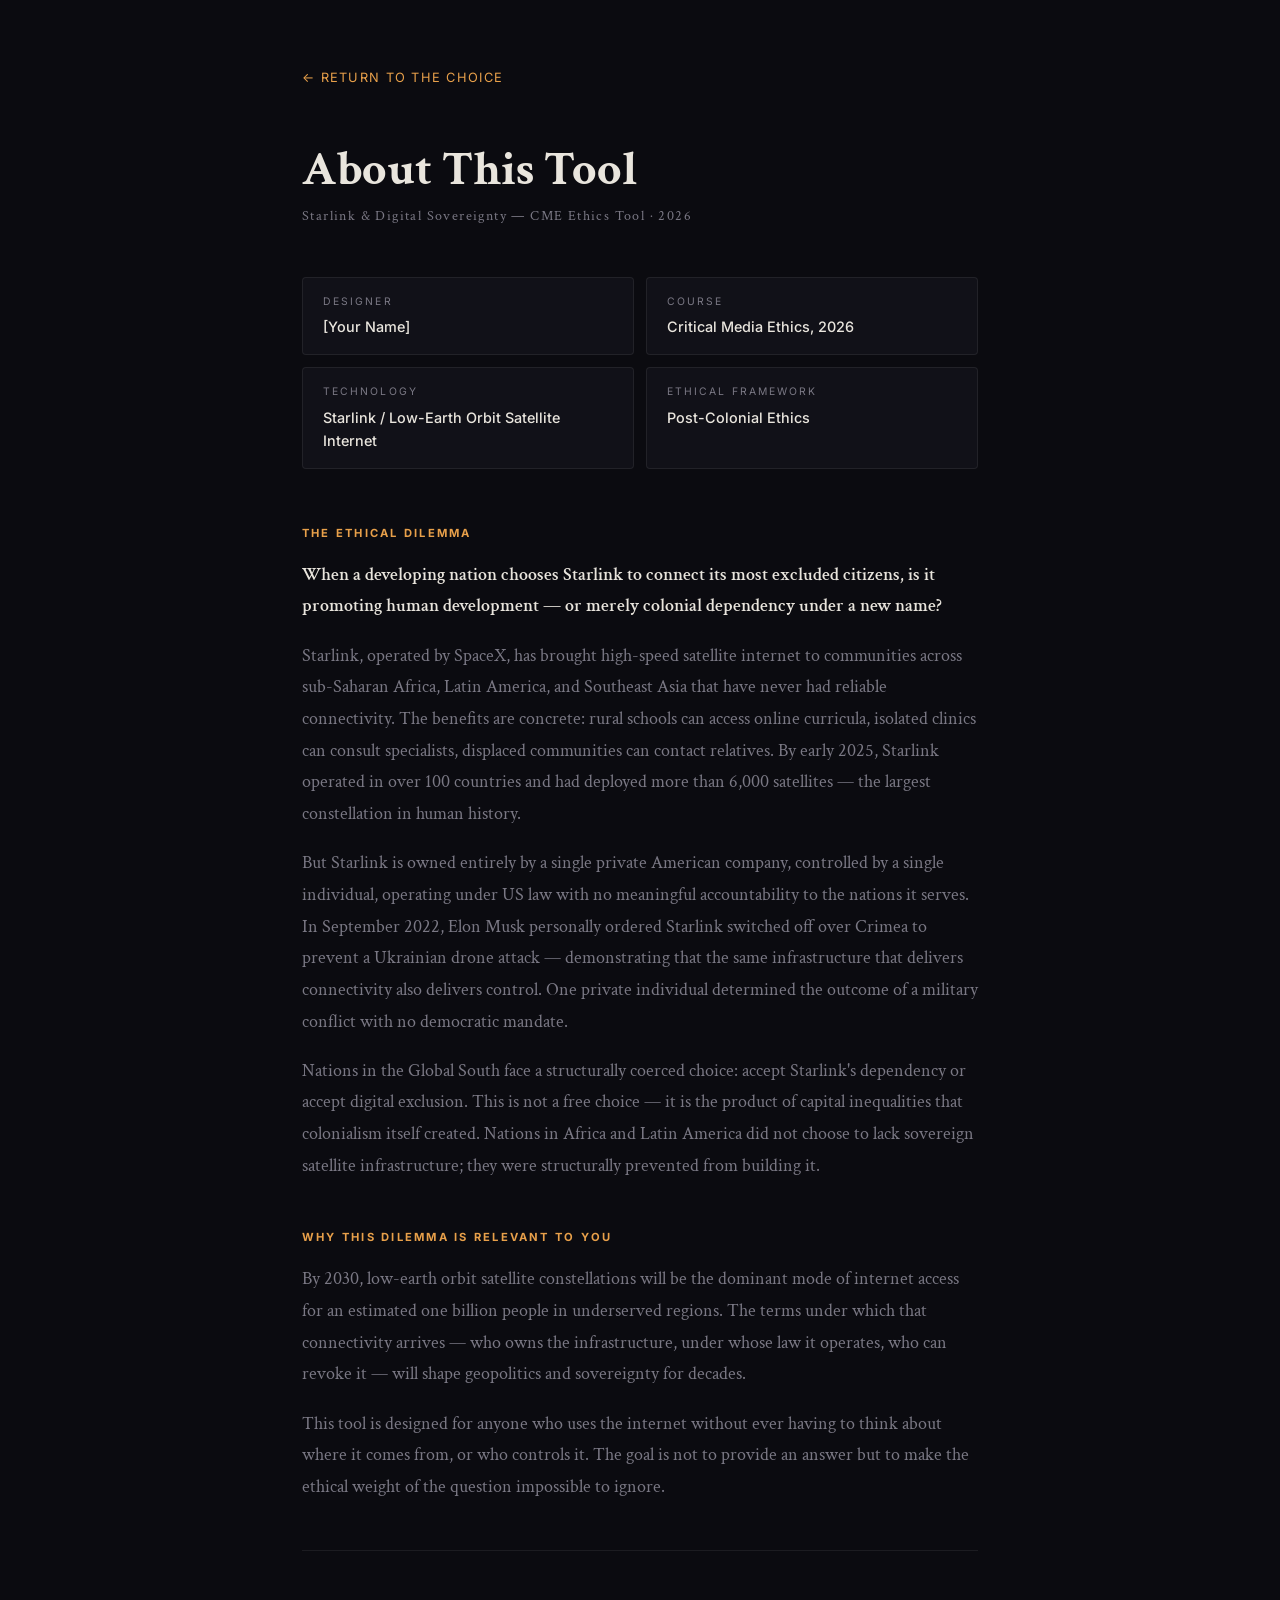
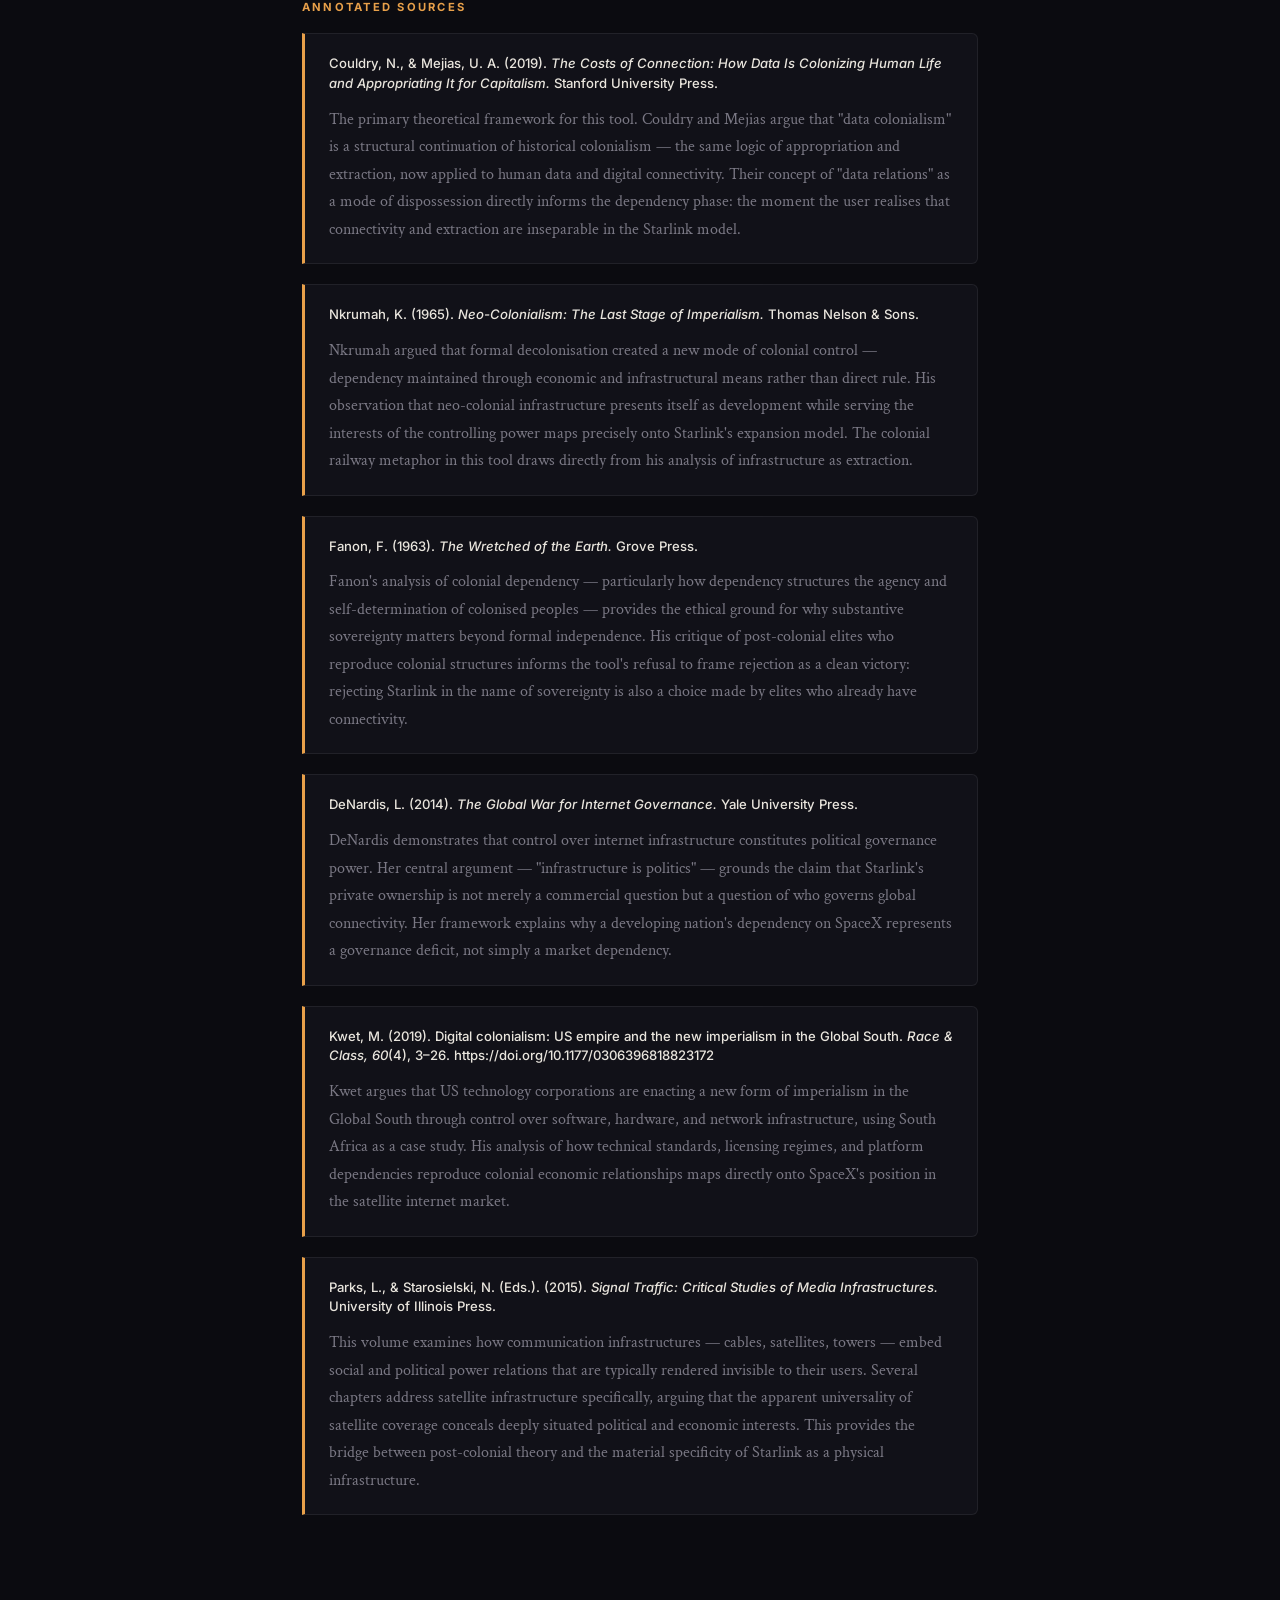
==== about.html @ 9e6ed656 "feat: initial build of Starlink ethics tool Interactive web simulation — The Choice. Users play Mini" ====
<!DOCTYPE html>
<html lang="en">
<head>
  <meta charset="UTF-8" />
  <meta name="viewport" content="width=device-width, initial-scale=1.0" />
  <title>About — The Choice</title>
  <link href="https://fonts.googleapis.com/css2?family=Crimson+Text:ital,wght@0,400;0,600;1,400&family=Inter:wght@300;400;500;600;700&display=swap" rel="stylesheet" />
  <style>
    *, *::before, *::after { box-sizing: border-box; margin: 0; padding: 0; }

    :root {
      --bg:     #0b0b10;
      --bg-2:   #111118;
      --text:   #e9e5dd;
      --muted:  #7a7884;
      --accent: #e8a04a;
      --border: rgba(255,255,255,0.07);
      --serif:  'Crimson Text', Georgia, serif;
      --sans:   'Inter', -apple-system, sans-serif;
    }

    body {
      background: var(--bg);
      color: var(--text);
      font-family: var(--sans);
      line-height: 1.6;
    }

    .container {
      max-width: 740px;
      margin: 0 auto;
      padding: 4rem 2rem 6rem;
    }

    /* Back link */
    .back-link {
      display: inline-flex;
      align-items: center;
      gap: 0.4rem;
      color: var(--accent);
      text-decoration: none;
      font-size: 0.8rem;
      letter-spacing: 0.1em;
      text-transform: uppercase;
      margin-bottom: 3.5rem;
      transition: opacity 0.2s;
    }
    .back-link:hover { opacity: 0.75; }

    /* Header */
    h1 {
      font-family: var(--serif);
      font-size: clamp(2rem, 5vw, 3rem);
      margin-bottom: 0.4rem;
      line-height: 1.1;
    }

    .page-subtitle {
      color: var(--muted);
      font-size: 0.875rem;
      letter-spacing: 0.1em;
      margin-bottom: 3rem;
    }

    /* Meta grid */
    .meta-grid {
      display: grid;
      grid-template-columns: repeat(2, 1fr);
      gap: 0.75rem;
      margin-bottom: 3.5rem;
    }

    .meta-item {
      background: var(--bg-2);
      border: 1px solid var(--border);
      border-radius: 4px;
      padding: 1rem 1.25rem;
    }

    .meta-label {
      font-size: 0.65rem;
      letter-spacing: 0.2em;
      text-transform: uppercase;
      color: var(--muted);
      margin-bottom: 0.3rem;
    }

    .meta-value {
      font-size: 0.9rem;
      color: var(--text);
      font-weight: 500;
    }

    /* Section headings */
    h2 {
      font-size: 0.7rem;
      letter-spacing: 0.2em;
      text-transform: uppercase;
      color: var(--accent);
      margin: 3rem 0 1rem;
    }

    /* Body text */
    p {
      font-family: var(--serif);
      font-size: 1.1rem;
      line-height: 1.8;
      color: var(--muted);
      margin-bottom: 1.1rem;
    }

    p strong { color: var(--text); font-weight: 600; }
    p em     { color: var(--text); font-style: italic; }

    /* Divider */
    hr {
      border: none;
      border-top: 1px solid var(--border);
      margin: 3rem 0;
    }

    /* Source entries */
    .source {
      background: var(--bg-2);
      border: 1px solid var(--border);
      border-left: 3px solid var(--accent);
      border-radius: 0 6px 6px 0;
      padding: 1.25rem 1.5rem;
      margin-bottom: 1.25rem;
    }

    .source-ref {
      font-family: var(--sans);
      font-size: 0.82rem;
      font-weight: 500;
      color: var(--text);
      line-height: 1.5;
      margin-bottom: 0.75rem;
    }

    .source-ref em {
      font-style: italic;
      color: var(--text);
    }

    .source-annotation {
      font-family: var(--serif);
      font-size: 1rem;
      line-height: 1.72;
      color: var(--muted);
      margin: 0;
    }

    @media (max-width: 520px) {
      .meta-grid { grid-template-columns: 1fr; }
    }
  </style>
</head>
<body>
  <div class="container">

    <a href="index.html" class="back-link">← Return to The Choice</a>

    <h1>About This Tool</h1>
    <p class="page-subtitle">Starlink &amp; Digital Sovereignty — CME Ethics Tool · 2026</p>

    <div class="meta-grid">
      <div class="meta-item">
        <div class="meta-label">Designer</div>
        <div class="meta-value">[Your Name]</div>
      </div>
      <div class="meta-item">
        <div class="meta-label">Course</div>
        <div class="meta-value">Critical Media Ethics, 2026</div>
      </div>
      <div class="meta-item">
        <div class="meta-label">Technology</div>
        <div class="meta-value">Starlink / Low-Earth Orbit Satellite Internet</div>
      </div>
      <div class="meta-item">
        <div class="meta-label">Ethical Framework</div>
        <div class="meta-value">Post-Colonial Ethics</div>
      </div>
    </div>

    <h2>The Ethical Dilemma</h2>
    <p>
      <strong>When a developing nation chooses Starlink to connect its most excluded citizens, is it promoting
      human development — or merely colonial dependency under a new name?</strong>
    </p>
    <p>
      Starlink, operated by SpaceX, has brought high-speed satellite internet to communities across sub-Saharan
      Africa, Latin America, and Southeast Asia that have never had reliable connectivity. The benefits are
      concrete: rural schools can access online curricula, isolated clinics can consult specialists, displaced
      communities can contact relatives. By early 2025, Starlink operated in over 100 countries and had
      deployed more than 6,000 satellites — the largest constellation in human history.
    </p>
    <p>
      But Starlink is owned entirely by a single private American company, controlled by a single individual,
      operating under US law with no meaningful accountability to the nations it serves. In September 2022,
      Elon Musk personally ordered Starlink switched off over Crimea to prevent a Ukrainian drone attack —
      demonstrating that the same infrastructure that delivers connectivity also delivers control. One private
      individual determined the outcome of a military conflict with no democratic mandate.
    </p>
    <p>
      Nations in the Global South face a structurally coerced choice: accept Starlink's dependency or accept
      digital exclusion. This is not a free choice — it is the product of capital inequalities that colonialism
      itself created. Nations in Africa and Latin America did not choose to lack sovereign satellite
      infrastructure; they were structurally prevented from building it.
    </p>

    <h2>Why This Dilemma Is Relevant to You</h2>
    <p>
      By 2030, low-earth orbit satellite constellations will be the dominant mode of internet access for an
      estimated one billion people in underserved regions. The terms under which that connectivity arrives —
      who owns the infrastructure, under whose law it operates, who can revoke it — will shape geopolitics and
      sovereignty for decades.
    </p>
    <p>
      This tool is designed for anyone who uses the internet without ever having to think about where it comes
      from, or who controls it. The goal is not to provide an answer but to make the ethical weight of the
      question impossible to ignore.
    </p>

    <hr />

    <h2>Annotated Sources</h2>

    <div class="source">
      <p class="source-ref">
        Couldry, N., &amp; Mejias, U. A. (2019).
        <em>The Costs of Connection: How Data Is Colonizing Human Life and Appropriating It for Capitalism.</em>
        Stanford University Press.
      </p>
      <p class="source-annotation">
        The primary theoretical framework for this tool. Couldry and Mejias argue that "data colonialism" is
        a structural continuation of historical colonialism — the same logic of appropriation and extraction,
        now applied to human data and digital connectivity. Their concept of "data relations" as a mode of
        dispossession directly informs the dependency phase: the moment the user realises that connectivity
        and extraction are inseparable in the Starlink model.
      </p>
    </div>

    <div class="source">
      <p class="source-ref">
        Nkrumah, K. (1965).
        <em>Neo-Colonialism: The Last Stage of Imperialism.</em>
        Thomas Nelson &amp; Sons.
      </p>
      <p class="source-annotation">
        Nkrumah argued that formal decolonisation created a new mode of colonial control — dependency
        maintained through economic and infrastructural means rather than direct rule. His observation that
        neo-colonial infrastructure presents itself as development while serving the interests of the
        controlling power maps precisely onto Starlink's expansion model. The colonial railway metaphor in
        this tool draws directly from his analysis of infrastructure as extraction.
      </p>
    </div>

    <div class="source">
      <p class="source-ref">
        Fanon, F. (1963).
        <em>The Wretched of the Earth.</em>
        Grove Press.
      </p>
      <p class="source-annotation">
        Fanon's analysis of colonial dependency — particularly how dependency structures the agency and
        self-determination of colonised peoples — provides the ethical ground for why substantive sovereignty
        matters beyond formal independence. His critique of post-colonial elites who reproduce colonial
        structures informs the tool's refusal to frame rejection as a clean victory: rejecting Starlink in
        the name of sovereignty is also a choice made by elites who already have connectivity.
      </p>
    </div>

    <div class="source">
      <p class="source-ref">
        DeNardis, L. (2014).
        <em>The Global War for Internet Governance.</em>
        Yale University Press.
      </p>
      <p class="source-annotation">
        DeNardis demonstrates that control over internet infrastructure constitutes political governance
        power. Her central argument — "infrastructure is politics" — grounds the claim that Starlink's
        private ownership is not merely a commercial question but a question of who governs global
        connectivity. Her framework explains why a developing nation's dependency on SpaceX represents
        a governance deficit, not simply a market dependency.
      </p>
    </div>

    <div class="source">
      <p class="source-ref">
        Kwet, M. (2019). Digital colonialism: US empire and the new imperialism in the Global South.
        <em>Race &amp; Class, 60</em>(4), 3–26. https://doi.org/10.1177/0306396818823172
      </p>
      <p class="source-annotation">
        Kwet argues that US technology corporations are enacting a new form of imperialism in the Global
        South through control over software, hardware, and network infrastructure, using South Africa as a
        case study. His analysis of how technical standards, licensing regimes, and platform dependencies
        reproduce colonial economic relationships maps directly onto SpaceX's position in the satellite
        internet market.
      </p>
    </div>

    <div class="source">
      <p class="source-ref">
        Parks, L., &amp; Starosielski, N. (Eds.). (2015).
        <em>Signal Traffic: Critical Studies of Media Infrastructures.</em>
        University of Illinois Press.
      </p>
      <p class="source-annotation">
        This volume examines how communication infrastructures — cables, satellites, towers — embed social
        and political power relations that are typically rendered invisible to their users. Several chapters
        address satellite infrastructure specifically, arguing that the apparent universality of satellite
        coverage conceals deeply situated political and economic interests. This provides the bridge between
        post-colonial theory and the material specificity of Starlink as a physical infrastructure.
      </p>
    </div>

  </div>
</body>
</html>
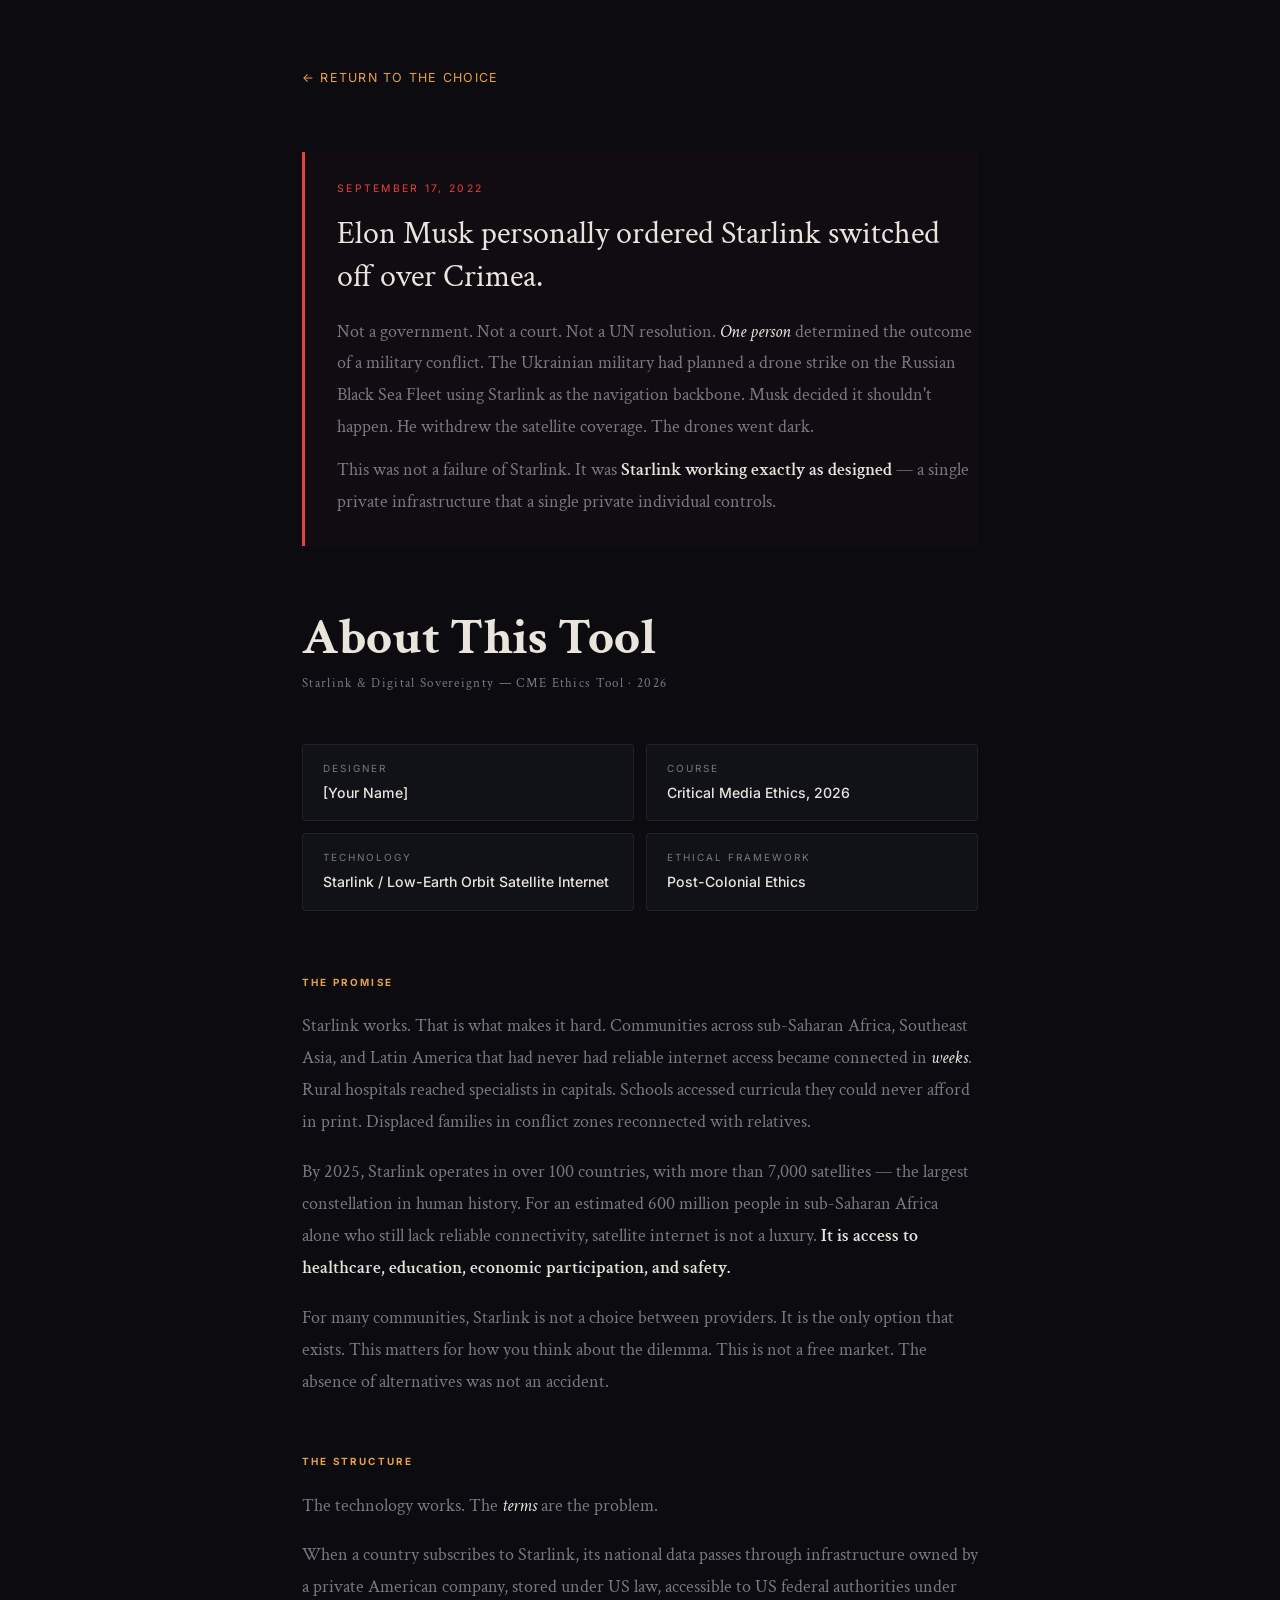
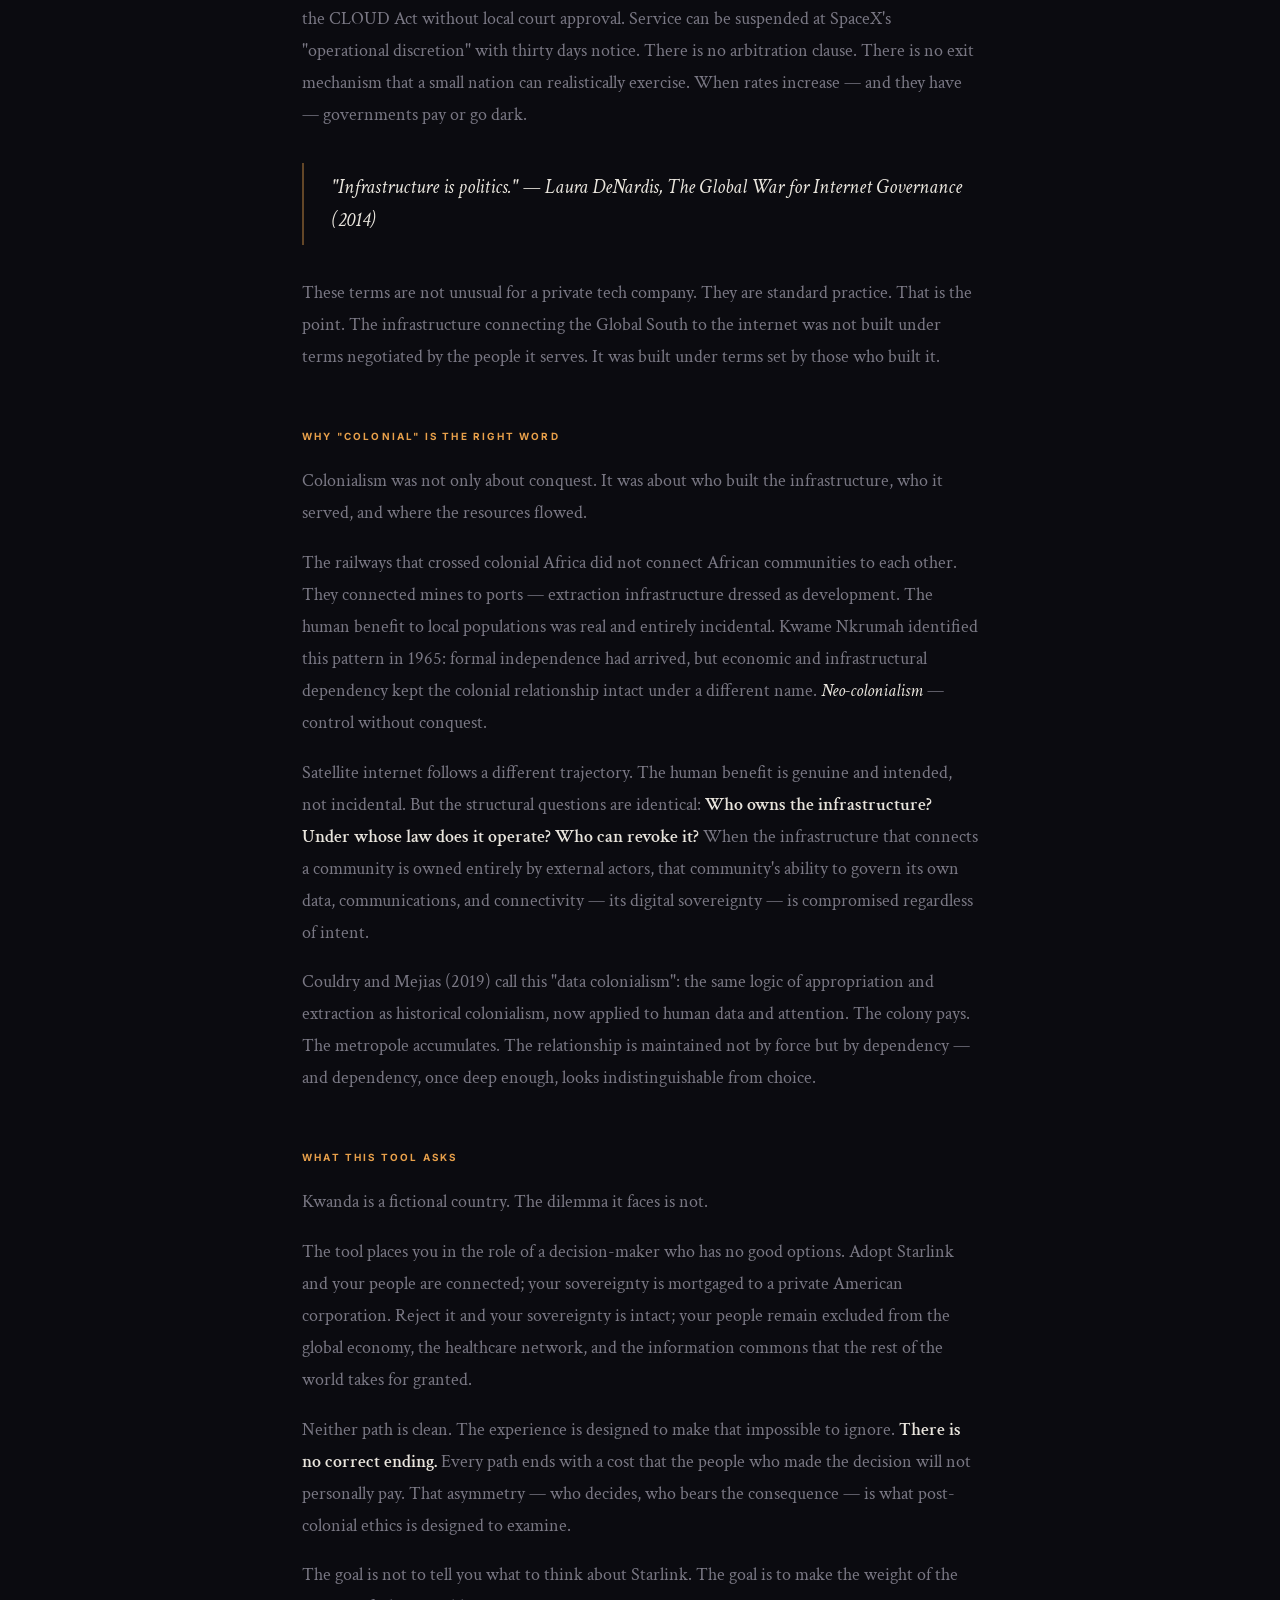
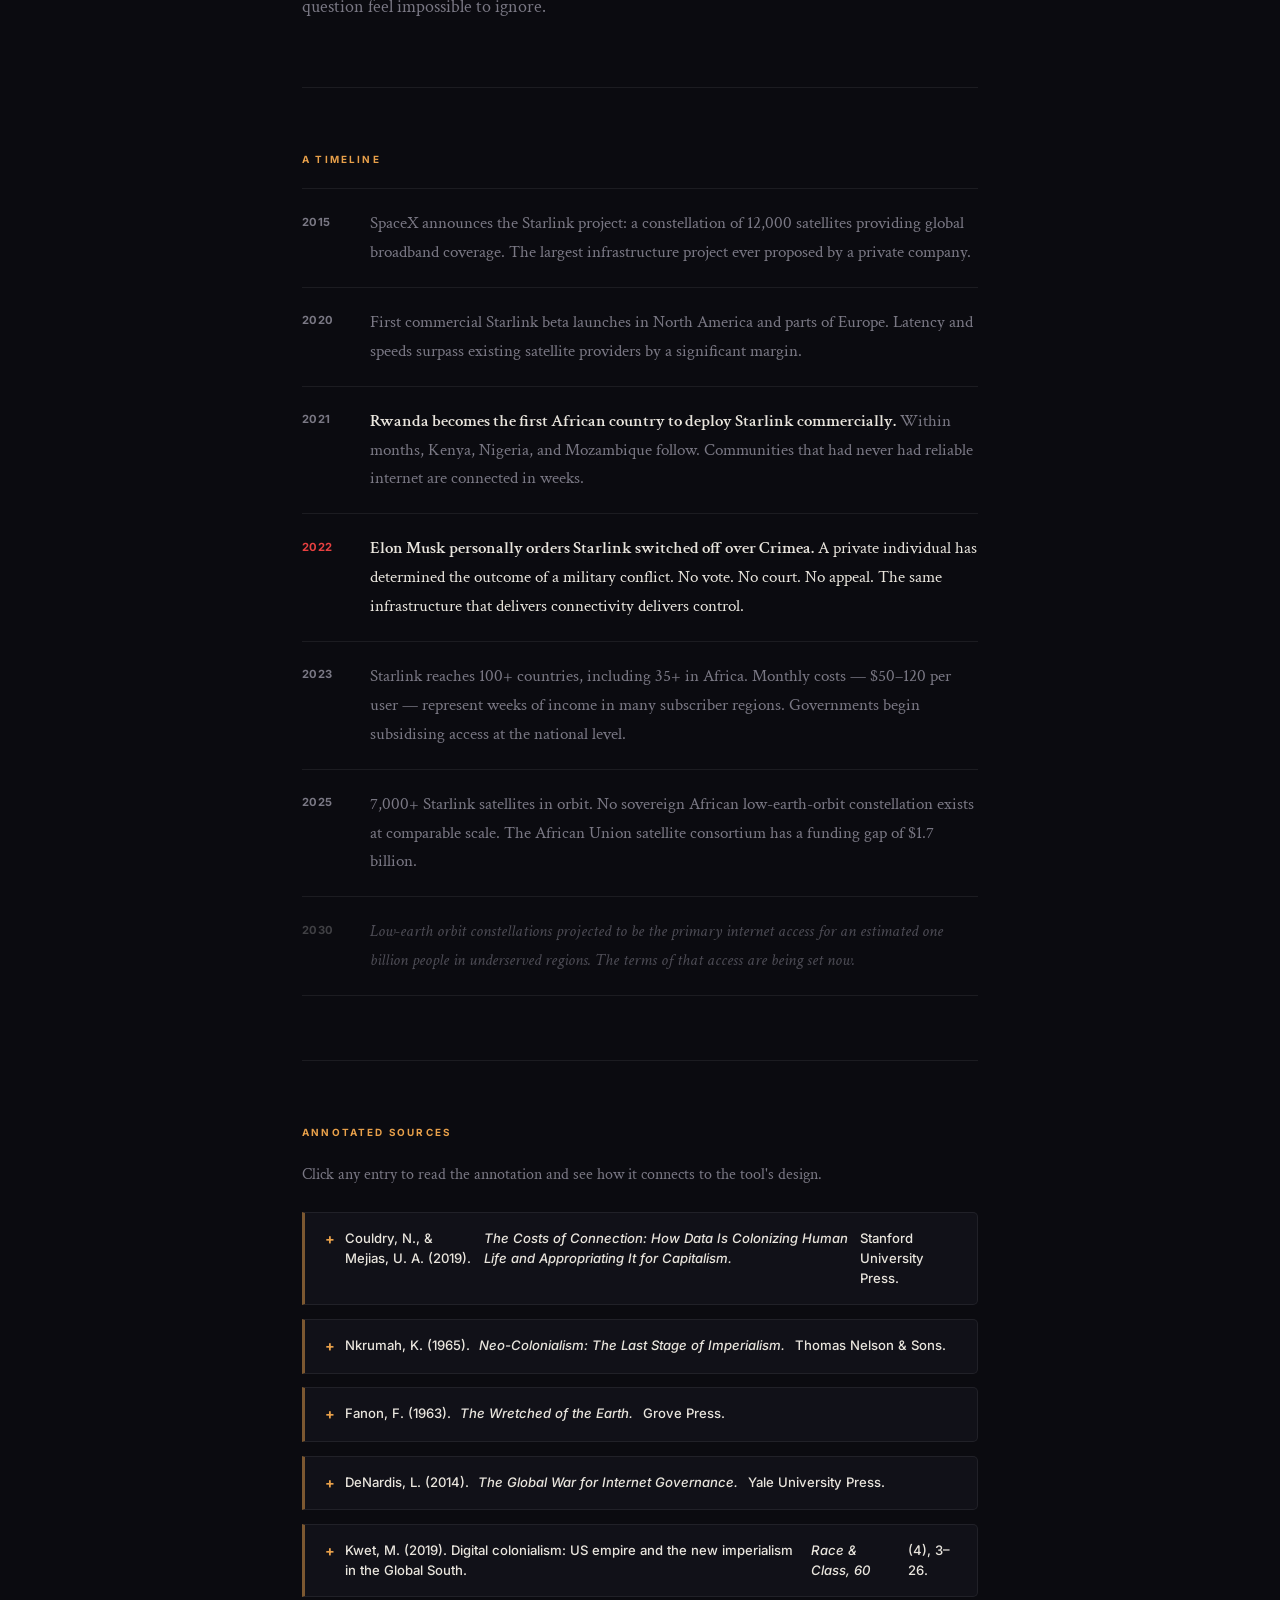
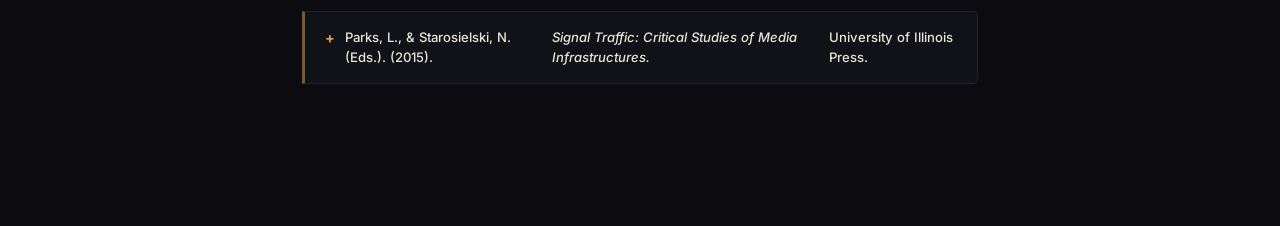
==== commit 0977c5ad: "refactor: replace vignettes with contract overlay, rewrite about page - Remove auto-advancing vignet" ====
--- a/about.html
+++ b/about.html
@@ -14,6 +14,7 @@
       --text:   #e9e5dd;
       --muted:  #7a7884;
       --accent: #e8a04a;
+      --angry:  #e84040;
       --border: rgba(255,255,255,0.07);
       --serif:  'Crimson Text', Georgia, serif;
       --sans:   'Inter', -apple-system, sans-serif;
@@ -29,45 +30,82 @@
     .container {
       max-width: 740px;
       margin: 0 auto;
-      padding: 4rem 2rem 6rem;
-    }
-
-    /* Back link */
+      padding: 4rem 2rem 8rem;
+    }
+
+    /* ── Navigation ── */
     .back-link {
       display: inline-flex;
       align-items: center;
       gap: 0.4rem;
       color: var(--accent);
       text-decoration: none;
-      font-size: 0.8rem;
+      font-size: 0.78rem;
       letter-spacing: 0.1em;
       text-transform: uppercase;
-      margin-bottom: 3.5rem;
+      margin-bottom: 4rem;
       transition: opacity 0.2s;
     }
-    .back-link:hover { opacity: 0.75; }
-
-    /* Header */
+    .back-link:hover { opacity: 0.72; }
+
+    /* ── Opening moment ── */
+    .opening-moment {
+      border-left: 3px solid var(--angry);
+      padding: 1.75rem 0 1.75rem 2rem;
+      margin-bottom: 4rem;
+      background: rgba(232,64,64,0.025);
+    }
+
+    .moment-date {
+      font-family: var(--sans);
+      font-size: 0.65rem;
+      letter-spacing: 0.22em;
+      text-transform: uppercase;
+      color: var(--angry);
+      margin-bottom: 0.8rem;
+    }
+
+    .moment-headline {
+      font-family: var(--serif);
+      font-size: clamp(1.4rem, 4vw, 2rem);
+      line-height: 1.35;
+      color: var(--text);
+      margin-bottom: 1.1rem;
+    }
+
+    .moment-body {
+      font-family: var(--serif);
+      font-size: 1.1rem;
+      line-height: 1.8;
+      color: var(--muted);
+      margin-bottom: 0.75rem;
+    }
+
+    .moment-body:last-child { margin-bottom: 0; }
+    .moment-body em { color: var(--text); font-style: italic; }
+    .moment-body strong { color: var(--text); font-weight: 600; }
+
+    /* ── Page header ── */
     h1 {
       font-family: var(--serif);
-      font-size: clamp(2rem, 5vw, 3rem);
+      font-size: clamp(2.2rem, 5vw, 3.2rem);
       margin-bottom: 0.4rem;
       line-height: 1.1;
     }
 
     .page-subtitle {
       color: var(--muted);
-      font-size: 0.875rem;
+      font-size: 0.82rem;
       letter-spacing: 0.1em;
       margin-bottom: 3rem;
     }
 
-    /* Meta grid */
+    /* ── Meta grid ── */
     .meta-grid {
       display: grid;
       grid-template-columns: repeat(2, 1fr);
       gap: 0.75rem;
-      margin-bottom: 3.5rem;
+      margin-bottom: 4rem;
     }
 
     .meta-item {
@@ -78,7 +116,7 @@
     }
 
     .meta-label {
-      font-size: 0.65rem;
+      font-size: 0.62rem;
       letter-spacing: 0.2em;
       text-transform: uppercase;
       color: var(--muted);
@@ -86,73 +124,161 @@
     }
 
     .meta-value {
-      font-size: 0.9rem;
+      font-size: 0.88rem;
       color: var(--text);
       font-weight: 500;
     }
 
-    /* Section headings */
+    /* ── Section headings ── */
     h2 {
-      font-size: 0.7rem;
-      letter-spacing: 0.2em;
+      font-size: 0.62rem;
+      letter-spacing: 0.22em;
       text-transform: uppercase;
       color: var(--accent);
-      margin: 3rem 0 1rem;
-    }
-
-    /* Body text */
+      margin: 3.5rem 0 1.25rem;
+    }
+
+    /* ── Body prose ── */
     p {
       font-family: var(--serif);
       font-size: 1.1rem;
-      line-height: 1.8;
+      line-height: 1.82;
       color: var(--muted);
       margin-bottom: 1.1rem;
     }
 
+    p:last-child { margin-bottom: 0; }
     p strong { color: var(--text); font-weight: 600; }
     p em     { color: var(--text); font-style: italic; }
 
-    /* Divider */
+    /* ── Pull quote ── */
+    .pull-quote {
+      border-left: 2px solid rgba(232,160,74,0.4);
+      padding: 0.5rem 0 0.5rem 1.75rem;
+      margin: 2rem 0;
+    }
+
+    .pull-quote p {
+      font-size: 1.25rem;
+      line-height: 1.65;
+      color: var(--text);
+      font-style: italic;
+      margin-bottom: 0;
+    }
+
+    /* ── Divider ── */
     hr {
       border: none;
       border-top: 1px solid var(--border);
-      margin: 3rem 0;
-    }
-
-    /* Source entries */
-    .source {
+      margin: 4rem 0;
+    }
+
+    /* ── Timeline ── */
+    .timeline {
+      margin: 0.25rem 0;
+    }
+
+    .timeline-item {
+      display: grid;
+      grid-template-columns: 2.75rem 1fr;
+      gap: 0 1.5rem;
+      margin-bottom: 0;
+      padding: 1.25rem 0;
+      border-bottom: 1px solid var(--border);
+    }
+
+    .timeline-item:first-child { border-top: 1px solid var(--border); }
+
+    .tl-year {
+      font-family: var(--sans);
+      font-size: 0.7rem;
+      font-weight: 700;
+      color: var(--muted);
+      letter-spacing: 0.04em;
+      padding-top: 0.28rem;
+      flex-shrink: 0;
+    }
+
+    .tl-event {
+      font-family: var(--serif);
+      font-size: 1.05rem;
+      line-height: 1.72;
+      color: var(--muted);
+    }
+
+    .tl-event strong { color: var(--text); font-weight: 600; }
+
+    .timeline-item.tl-critical .tl-year  { color: var(--angry); }
+    .timeline-item.tl-critical .tl-event { color: var(--text); }
+
+    .timeline-item.tl-future .tl-year  { color: rgba(255,255,255,0.22); }
+    .timeline-item.tl-future .tl-event { color: rgba(122,120,132,0.6); font-style: italic; }
+
+    /* ── Sources (collapsible) ── */
+    .sources-intro {
+      font-family: var(--serif);
+      font-size: 1rem;
+      color: var(--muted);
+      margin-bottom: 1.5rem;
+      line-height: 1.7;
+    }
+
+    details.source-detail {
       background: var(--bg-2);
       border: 1px solid var(--border);
-      border-left: 3px solid var(--accent);
-      border-radius: 0 6px 6px 0;
-      padding: 1.25rem 1.5rem;
-      margin-bottom: 1.25rem;
-    }
-
-    .source-ref {
+      border-left: 3px solid rgba(232,160,74,0.5);
+      border-radius: 0 5px 5px 0;
+      margin-bottom: 0.85rem;
+    }
+
+    summary.source-summary {
+      padding: 1rem 1.25rem;
+      cursor: pointer;
       font-family: var(--sans);
       font-size: 0.82rem;
       font-weight: 500;
       color: var(--text);
       line-height: 1.5;
-      margin-bottom: 0.75rem;
-    }
-
-    .source-ref em {
-      font-style: italic;
-      color: var(--text);
-    }
+      list-style: none;
+      display: flex;
+      align-items: flex-start;
+      gap: 0.6rem;
+      user-select: none;
+    }
+
+    summary.source-summary::-webkit-details-marker { display: none; }
+
+    summary.source-summary::before {
+      content: '+';
+      color: var(--accent);
+      font-weight: 700;
+      font-size: 0.9rem;
+      flex-shrink: 0;
+      margin-top: -0.05rem;
+      transition: transform 0.2s;
+      display: inline-block;
+    }
+
+    details[open] summary.source-summary::before {
+      content: '−';
+    }
+
+    .source-summary em { font-style: italic; color: var(--text); }
 
     .source-annotation {
-      font-family: var(--serif);
-      font-size: 1rem;
-      line-height: 1.72;
+      padding: 0 1.25rem 1.25rem 2.75rem;
+      font-family: var(--serif);
+      font-size: 0.98rem;
+      line-height: 1.78;
       color: var(--muted);
       margin: 0;
+      border-top: 1px solid var(--border);
+      padding-top: 0.9rem;
     }
 
     @media (max-width: 520px) {
       .meta-grid { grid-template-columns: 1fr; }
+      .opening-moment { padding-left: 1.25rem; }
     }
   </style>
 </head>
@@ -161,6 +287,14 @@
 
     <a href="index.html" class="back-link">← Return to The Choice</a>
 
+    <!-- ── Opening moment ── -->
+    <div class="opening-moment">
+      <p class="moment-date">September 17, 2022</p>
+      <p class="moment-headline">Elon Musk personally ordered Starlink switched off over Crimea.</p>
+      <p class="moment-body">Not a government. Not a court. Not a UN resolution. <em>One person</em> determined the outcome of a military conflict. The Ukrainian military had planned a drone strike on the Russian Black Sea Fleet using Starlink as the navigation backbone. Musk decided it shouldn't happen. He withdrew the satellite coverage. The drones went dark.</p>
+      <p class="moment-body">This was not a failure of Starlink. It was <strong>Starlink working exactly as designed</strong> — a single private infrastructure that a single private individual controls.</p>
+    </div>
+
     <h1>About This Tool</h1>
     <p class="page-subtitle">Starlink &amp; Digital Sovereignty — CME Ethics Tool · 2026</p>
 
@@ -183,137 +317,182 @@
       </div>
     </div>
 
-    <h2>The Ethical Dilemma</h2>
-    <p>
-      <strong>When a developing nation chooses Starlink to connect its most excluded citizens, is it promoting
-      human development — or merely colonial dependency under a new name?</strong>
-    </p>
-    <p>
-      Starlink, operated by SpaceX, has brought high-speed satellite internet to communities across sub-Saharan
-      Africa, Latin America, and Southeast Asia that have never had reliable connectivity. The benefits are
-      concrete: rural schools can access online curricula, isolated clinics can consult specialists, displaced
-      communities can contact relatives. By early 2025, Starlink operated in over 100 countries and had
-      deployed more than 6,000 satellites — the largest constellation in human history.
-    </p>
-    <p>
-      But Starlink is owned entirely by a single private American company, controlled by a single individual,
-      operating under US law with no meaningful accountability to the nations it serves. In September 2022,
-      Elon Musk personally ordered Starlink switched off over Crimea to prevent a Ukrainian drone attack —
-      demonstrating that the same infrastructure that delivers connectivity also delivers control. One private
-      individual determined the outcome of a military conflict with no democratic mandate.
-    </p>
-    <p>
-      Nations in the Global South face a structurally coerced choice: accept Starlink's dependency or accept
-      digital exclusion. This is not a free choice — it is the product of capital inequalities that colonialism
-      itself created. Nations in Africa and Latin America did not choose to lack sovereign satellite
-      infrastructure; they were structurally prevented from building it.
-    </p>
-
-    <h2>Why This Dilemma Is Relevant to You</h2>
-    <p>
-      By 2030, low-earth orbit satellite constellations will be the dominant mode of internet access for an
-      estimated one billion people in underserved regions. The terms under which that connectivity arrives —
-      who owns the infrastructure, under whose law it operates, who can revoke it — will shape geopolitics and
-      sovereignty for decades.
-    </p>
-    <p>
-      This tool is designed for anyone who uses the internet without ever having to think about where it comes
-      from, or who controls it. The goal is not to provide an answer but to make the ethical weight of the
-      question impossible to ignore.
+    <!-- ── Ch1: The Promise ── -->
+    <h2>The Promise</h2>
+
+    <p>
+      Starlink works. That is what makes it hard. Communities across sub-Saharan Africa, Southeast Asia, and Latin America that had never had reliable internet access became connected in <em>weeks</em>. Rural hospitals reached specialists in capitals. Schools accessed curricula they could never afford in print. Displaced families in conflict zones reconnected with relatives.
+    </p>
+
+    <p>
+      By 2025, Starlink operates in over 100 countries, with more than 7,000 satellites — the largest constellation in human history. For an estimated 600 million people in sub-Saharan Africa alone who still lack reliable connectivity, satellite internet is not a luxury. <strong>It is access to healthcare, education, economic participation, and safety.</strong>
+    </p>
+
+    <p>
+      For many communities, Starlink is not a choice between providers. It is the only option that exists. This matters for how you think about the dilemma. This is not a free market. The absence of alternatives was not an accident.
+    </p>
+
+    <!-- ── Ch2: The Structure ── -->
+    <h2>The Structure</h2>
+
+    <p>
+      The technology works. The <em>terms</em> are the problem.
+    </p>
+
+    <p>
+      When a country subscribes to Starlink, its national data passes through infrastructure owned by a private American company, stored under US law, accessible to US federal authorities under the CLOUD Act without local court approval. Service can be suspended at SpaceX's "operational discretion" with thirty days notice. There is no arbitration clause. There is no exit mechanism that a small nation can realistically exercise. When rates increase — and they have — governments pay or go dark.
+    </p>
+
+    <div class="pull-quote">
+      <p>"Infrastructure is politics." — Laura DeNardis, <em>The Global War for Internet Governance</em> (2014)</p>
+    </div>
+
+    <p>
+      These terms are not unusual for a private tech company. They are standard practice. That is the point. The infrastructure connecting the Global South to the internet was not built under terms negotiated by the people it serves. It was built under terms set by those who built it.
+    </p>
+
+    <!-- ── Ch3: Why "Colonial" ── -->
+    <h2>Why "Colonial" Is the Right Word</h2>
+
+    <p>
+      Colonialism was not only about conquest. It was about who built the infrastructure, who it served, and where the resources flowed.
+    </p>
+
+    <p>
+      The railways that crossed colonial Africa did not connect African communities to each other. They connected mines to ports — extraction infrastructure dressed as development. The human benefit to local populations was real and entirely incidental. Kwame Nkrumah identified this pattern in 1965: formal independence had arrived, but economic and infrastructural dependency kept the colonial relationship intact under a different name. <em>Neo-colonialism</em> — control without conquest.
+    </p>
+
+    <p>
+      Satellite internet follows a different trajectory. The human benefit is genuine and intended, not incidental. But the structural questions are identical: <strong>Who owns the infrastructure? Under whose law does it operate? Who can revoke it?</strong> When the infrastructure that connects a community is owned entirely by external actors, that community's ability to govern its own data, communications, and connectivity — its digital sovereignty — is compromised regardless of intent.
+    </p>
+
+    <p>
+      Couldry and Mejias (2019) call this "data colonialism": the same logic of appropriation and extraction as historical colonialism, now applied to human data and attention. The colony pays. The metropole accumulates. The relationship is maintained not by force but by dependency — and dependency, once deep enough, looks indistinguishable from choice.
+    </p>
+
+    <!-- ── Ch4: The Tool ── -->
+    <h2>What This Tool Asks</h2>
+
+    <p>
+      Kwanda is a fictional country. The dilemma it faces is not.
+    </p>
+
+    <p>
+      The tool places you in the role of a decision-maker who has no good options. Adopt Starlink and your people are connected; your sovereignty is mortgaged to a private American corporation. Reject it and your sovereignty is intact; your people remain excluded from the global economy, the healthcare network, and the information commons that the rest of the world takes for granted.
+    </p>
+
+    <p>
+      Neither path is clean. The experience is designed to make that impossible to ignore. <strong>There is no correct ending.</strong> Every path ends with a cost that the people who made the decision will not personally pay. That asymmetry — who decides, who bears the consequence — is what post-colonial ethics is designed to examine.
+    </p>
+
+    <p>
+      The goal is not to tell you what to think about Starlink. The goal is to make the weight of the question feel impossible to ignore.
     </p>
 
     <hr />
 
+    <!-- ── Timeline ── -->
+    <h2>A Timeline</h2>
+
+    <div class="timeline">
+
+      <div class="timeline-item">
+        <span class="tl-year">2015</span>
+        <span class="tl-event">SpaceX announces the Starlink project: a constellation of 12,000 satellites providing global broadband coverage. The largest infrastructure project ever proposed by a private company.</span>
+      </div>
+
+      <div class="timeline-item">
+        <span class="tl-year">2020</span>
+        <span class="tl-event">First commercial Starlink beta launches in North America and parts of Europe. Latency and speeds surpass existing satellite providers by a significant margin.</span>
+      </div>
+
+      <div class="timeline-item">
+        <span class="tl-year">2021</span>
+        <span class="tl-event"><strong>Rwanda becomes the first African country to deploy Starlink commercially.</strong> Within months, Kenya, Nigeria, and Mozambique follow. Communities that had never had reliable internet are connected in weeks.</span>
+      </div>
+
+      <div class="timeline-item tl-critical">
+        <span class="tl-year">2022</span>
+        <span class="tl-event"><strong>Elon Musk personally orders Starlink switched off over Crimea.</strong> A private individual has determined the outcome of a military conflict. No vote. No court. No appeal. The same infrastructure that delivers connectivity delivers control.</span>
+      </div>
+
+      <div class="timeline-item">
+        <span class="tl-year">2023</span>
+        <span class="tl-event">Starlink reaches 100+ countries, including 35+ in Africa. Monthly costs — $50–120 per user — represent weeks of income in many subscriber regions. Governments begin subsidising access at the national level.</span>
+      </div>
+
+      <div class="timeline-item">
+        <span class="tl-year">2025</span>
+        <span class="tl-event">7,000+ Starlink satellites in orbit. No sovereign African low-earth-orbit constellation exists at comparable scale. The African Union satellite consortium has a funding gap of $1.7 billion.</span>
+      </div>
+
+      <div class="timeline-item tl-future">
+        <span class="tl-year">2030</span>
+        <span class="tl-event">Low-earth orbit constellations projected to be the primary internet access for an estimated one billion people in underserved regions. The terms of that access are being set now.</span>
+      </div>
+
+    </div>
+
+    <hr />
+
+    <!-- ── Sources ── -->
     <h2>Annotated Sources</h2>
 
-    <div class="source">
-      <p class="source-ref">
-        Couldry, N., &amp; Mejias, U. A. (2019).
-        <em>The Costs of Connection: How Data Is Colonizing Human Life and Appropriating It for Capitalism.</em>
-        Stanford University Press.
-      </p>
-      <p class="source-annotation">
-        The primary theoretical framework for this tool. Couldry and Mejias argue that "data colonialism" is
-        a structural continuation of historical colonialism — the same logic of appropriation and extraction,
-        now applied to human data and digital connectivity. Their concept of "data relations" as a mode of
-        dispossession directly informs the dependency phase: the moment the user realises that connectivity
-        and extraction are inseparable in the Starlink model.
-      </p>
-    </div>
-
-    <div class="source">
-      <p class="source-ref">
-        Nkrumah, K. (1965).
-        <em>Neo-Colonialism: The Last Stage of Imperialism.</em>
-        Thomas Nelson &amp; Sons.
-      </p>
-      <p class="source-annotation">
-        Nkrumah argued that formal decolonisation created a new mode of colonial control — dependency
-        maintained through economic and infrastructural means rather than direct rule. His observation that
-        neo-colonial infrastructure presents itself as development while serving the interests of the
-        controlling power maps precisely onto Starlink's expansion model. The colonial railway metaphor in
-        this tool draws directly from his analysis of infrastructure as extraction.
-      </p>
-    </div>
-
-    <div class="source">
-      <p class="source-ref">
-        Fanon, F. (1963).
-        <em>The Wretched of the Earth.</em>
-        Grove Press.
-      </p>
-      <p class="source-annotation">
-        Fanon's analysis of colonial dependency — particularly how dependency structures the agency and
-        self-determination of colonised peoples — provides the ethical ground for why substantive sovereignty
-        matters beyond formal independence. His critique of post-colonial elites who reproduce colonial
-        structures informs the tool's refusal to frame rejection as a clean victory: rejecting Starlink in
-        the name of sovereignty is also a choice made by elites who already have connectivity.
-      </p>
-    </div>
-
-    <div class="source">
-      <p class="source-ref">
-        DeNardis, L. (2014).
-        <em>The Global War for Internet Governance.</em>
-        Yale University Press.
-      </p>
-      <p class="source-annotation">
-        DeNardis demonstrates that control over internet infrastructure constitutes political governance
-        power. Her central argument — "infrastructure is politics" — grounds the claim that Starlink's
-        private ownership is not merely a commercial question but a question of who governs global
-        connectivity. Her framework explains why a developing nation's dependency on SpaceX represents
-        a governance deficit, not simply a market dependency.
-      </p>
-    </div>
-
-    <div class="source">
-      <p class="source-ref">
-        Kwet, M. (2019). Digital colonialism: US empire and the new imperialism in the Global South.
-        <em>Race &amp; Class, 60</em>(4), 3–26. https://doi.org/10.1177/0306396818823172
-      </p>
-      <p class="source-annotation">
-        Kwet argues that US technology corporations are enacting a new form of imperialism in the Global
-        South through control over software, hardware, and network infrastructure, using South Africa as a
-        case study. His analysis of how technical standards, licensing regimes, and platform dependencies
-        reproduce colonial economic relationships maps directly onto SpaceX's position in the satellite
-        internet market.
-      </p>
-    </div>
-
-    <div class="source">
-      <p class="source-ref">
-        Parks, L., &amp; Starosielski, N. (Eds.). (2015).
-        <em>Signal Traffic: Critical Studies of Media Infrastructures.</em>
-        University of Illinois Press.
-      </p>
-      <p class="source-annotation">
-        This volume examines how communication infrastructures — cables, satellites, towers — embed social
-        and political power relations that are typically rendered invisible to their users. Several chapters
-        address satellite infrastructure specifically, arguing that the apparent universality of satellite
-        coverage conceals deeply situated political and economic interests. This provides the bridge between
-        post-colonial theory and the material specificity of Starlink as a physical infrastructure.
-      </p>
-    </div>
+    <p class="sources-intro">Click any entry to read the annotation and see how it connects to the tool's design.</p>
+
+    <details class="source-detail">
+      <summary class="source-summary">
+        Couldry, N., &amp; Mejias, U. A. (2019). <em>The Costs of Connection: How Data Is Colonizing Human Life and Appropriating It for Capitalism.</em> Stanford University Press.
+      </summary>
+      <p class="source-annotation">
+        The primary theoretical framework for this tool. Couldry and Mejias argue that "data colonialism" is a structural continuation of historical colonialism — the same logic of appropriation and extraction, now applied to human data and digital connectivity. Their concept of "data relations" as a mode of dispossession directly informs the dependency phase: the moment the viewer realises that connectivity and extraction are inseparable in the Starlink model.
+      </p>
+    </details>
+
+    <details class="source-detail">
+      <summary class="source-summary">
+        Nkrumah, K. (1965). <em>Neo-Colonialism: The Last Stage of Imperialism.</em> Thomas Nelson &amp; Sons.
+      </summary>
+      <p class="source-annotation">
+        Nkrumah argued that formal decolonisation created a new mode of colonial control — dependency maintained through economic and infrastructural means rather than direct rule. His observation that neo-colonial infrastructure presents itself as development while serving the interests of the controlling power maps precisely onto Starlink's expansion model. The colonial railway metaphor in this tool draws directly from his analysis of infrastructure as extraction.
+      </p>
+    </details>
+
+    <details class="source-detail">
+      <summary class="source-summary">
+        Fanon, F. (1963). <em>The Wretched of the Earth.</em> Grove Press.
+      </summary>
+      <p class="source-annotation">
+        Fanon's analysis of colonial dependency — particularly how dependency structures the agency and self-determination of colonised peoples — provides the ethical ground for why substantive sovereignty matters beyond formal independence. His critique of post-colonial elites who reproduce colonial structures informs the tool's refusal to frame rejection as a clean victory: rejecting Starlink in the name of sovereignty is also a choice made by elites who already have connectivity.
+      </p>
+    </details>
+
+    <details class="source-detail">
+      <summary class="source-summary">
+        DeNardis, L. (2014). <em>The Global War for Internet Governance.</em> Yale University Press.
+      </summary>
+      <p class="source-annotation">
+        DeNardis demonstrates that control over internet infrastructure constitutes political governance power. Her central argument — "infrastructure is politics" — grounds the claim that Starlink's private ownership is not merely a commercial question but a question of who governs global connectivity. Her framework explains why a developing nation's dependency on SpaceX represents a governance deficit, not simply a market dependency.
+      </p>
+    </details>
+
+    <details class="source-detail">
+      <summary class="source-summary">
+        Kwet, M. (2019). Digital colonialism: US empire and the new imperialism in the Global South. <em>Race &amp; Class, 60</em>(4), 3–26.
+      </summary>
+      <p class="source-annotation">
+        Kwet argues that US technology corporations are enacting a new form of imperialism in the Global South through control over software, hardware, and network infrastructure. His analysis of how technical standards, licensing regimes, and platform dependencies reproduce colonial economic relationships maps directly onto SpaceX's position in the satellite internet market.
+      </p>
+    </details>
+
+    <details class="source-detail">
+      <summary class="source-summary">
+        Parks, L., &amp; Starosielski, N. (Eds.). (2015). <em>Signal Traffic: Critical Studies of Media Infrastructures.</em> University of Illinois Press.
+      </summary>
+      <p class="source-annotation">
+        This volume examines how communication infrastructures — cables, satellites, towers — embed social and political power relations that are typically rendered invisible to their users. Several chapters address satellite infrastructure specifically, arguing that the apparent universality of satellite coverage conceals deeply situated political and economic interests. This provides the bridge between post-colonial theory and the material specificity of Starlink as a physical infrastructure.
+      </p>
+    </details>
 
   </div>
 </body>
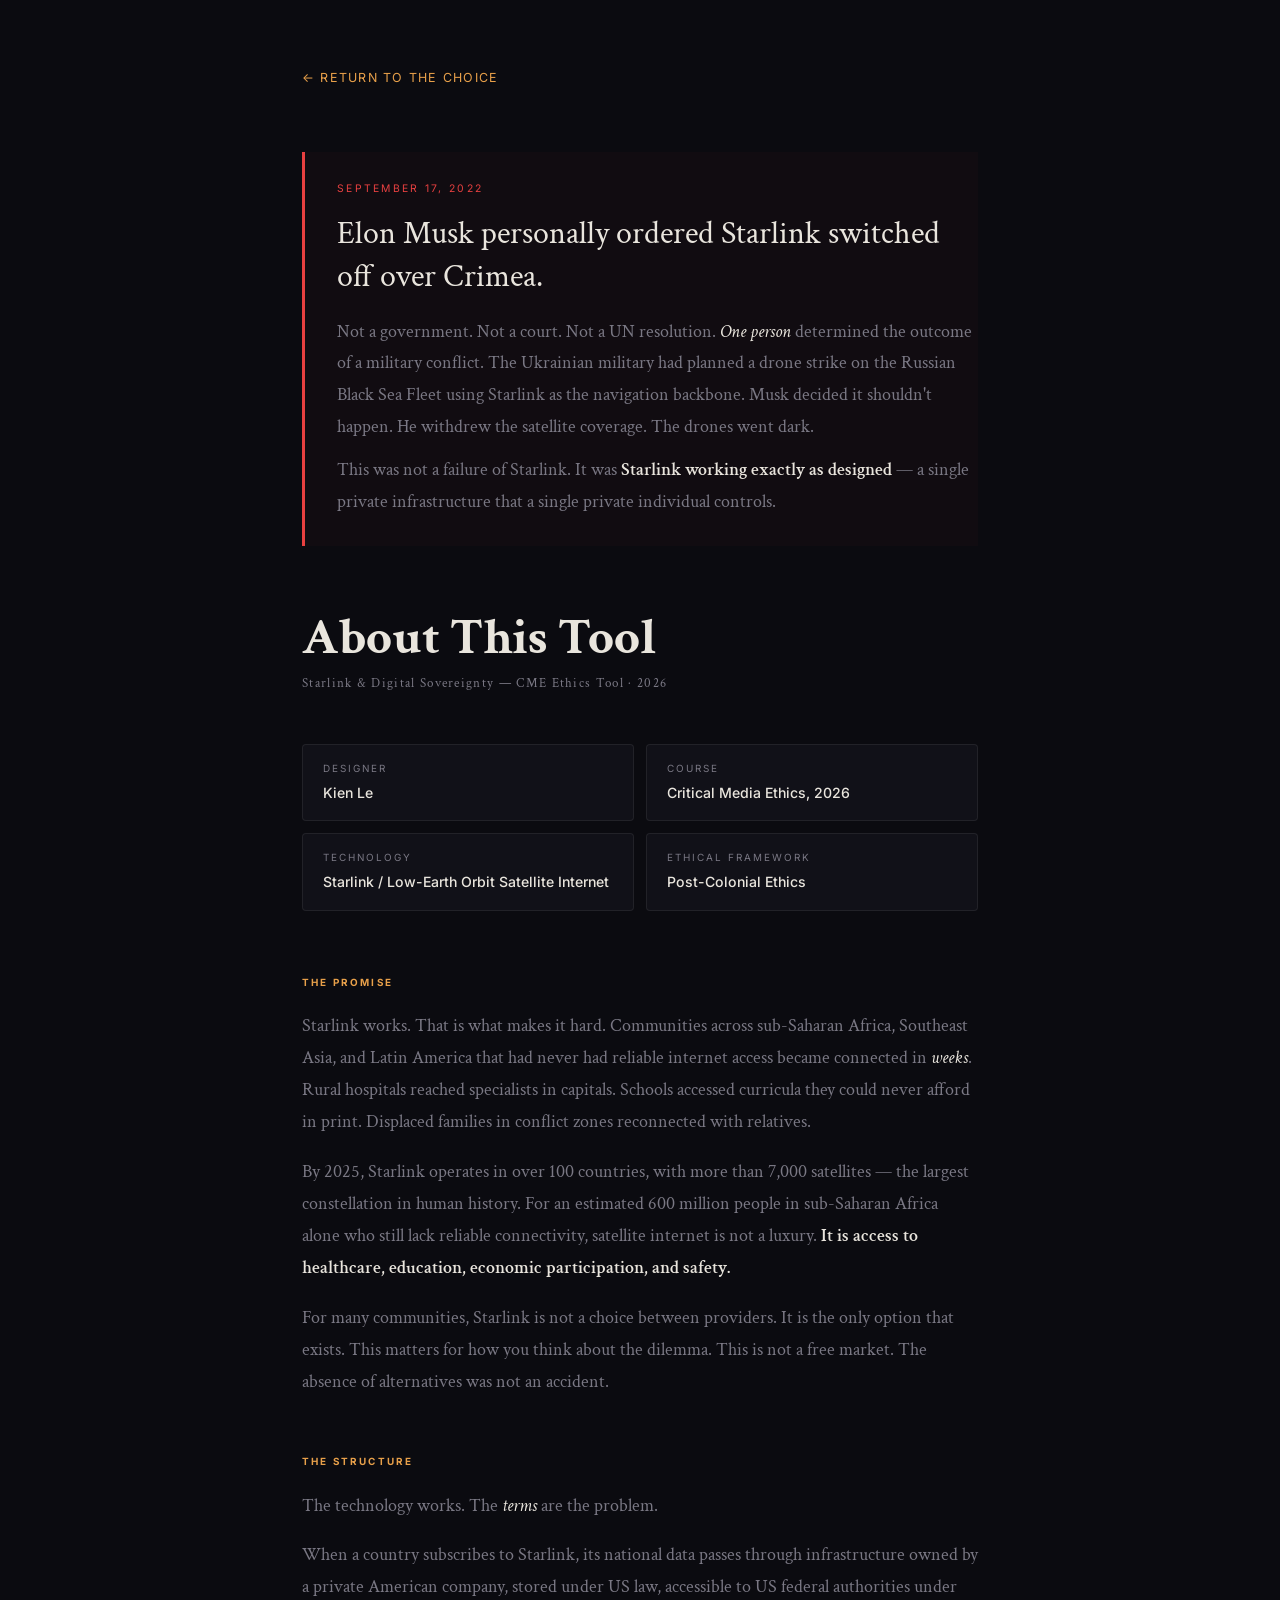
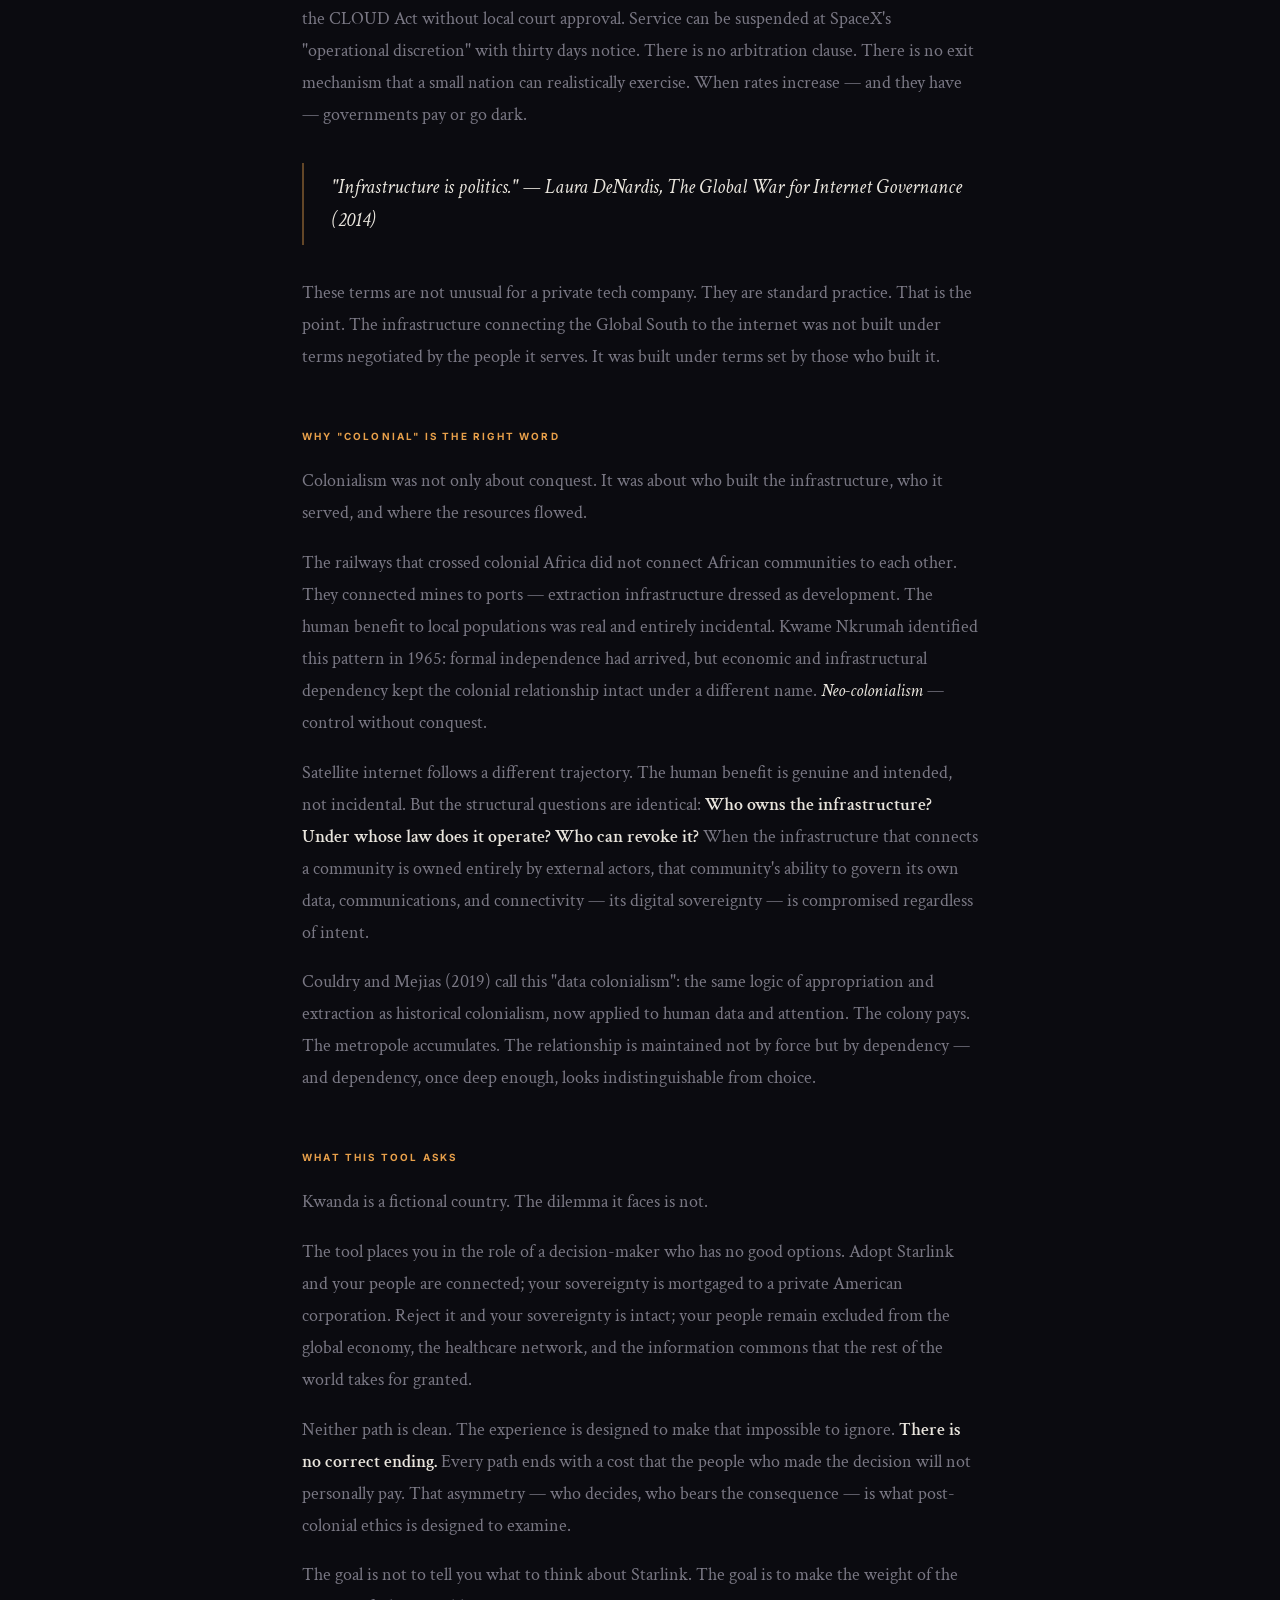
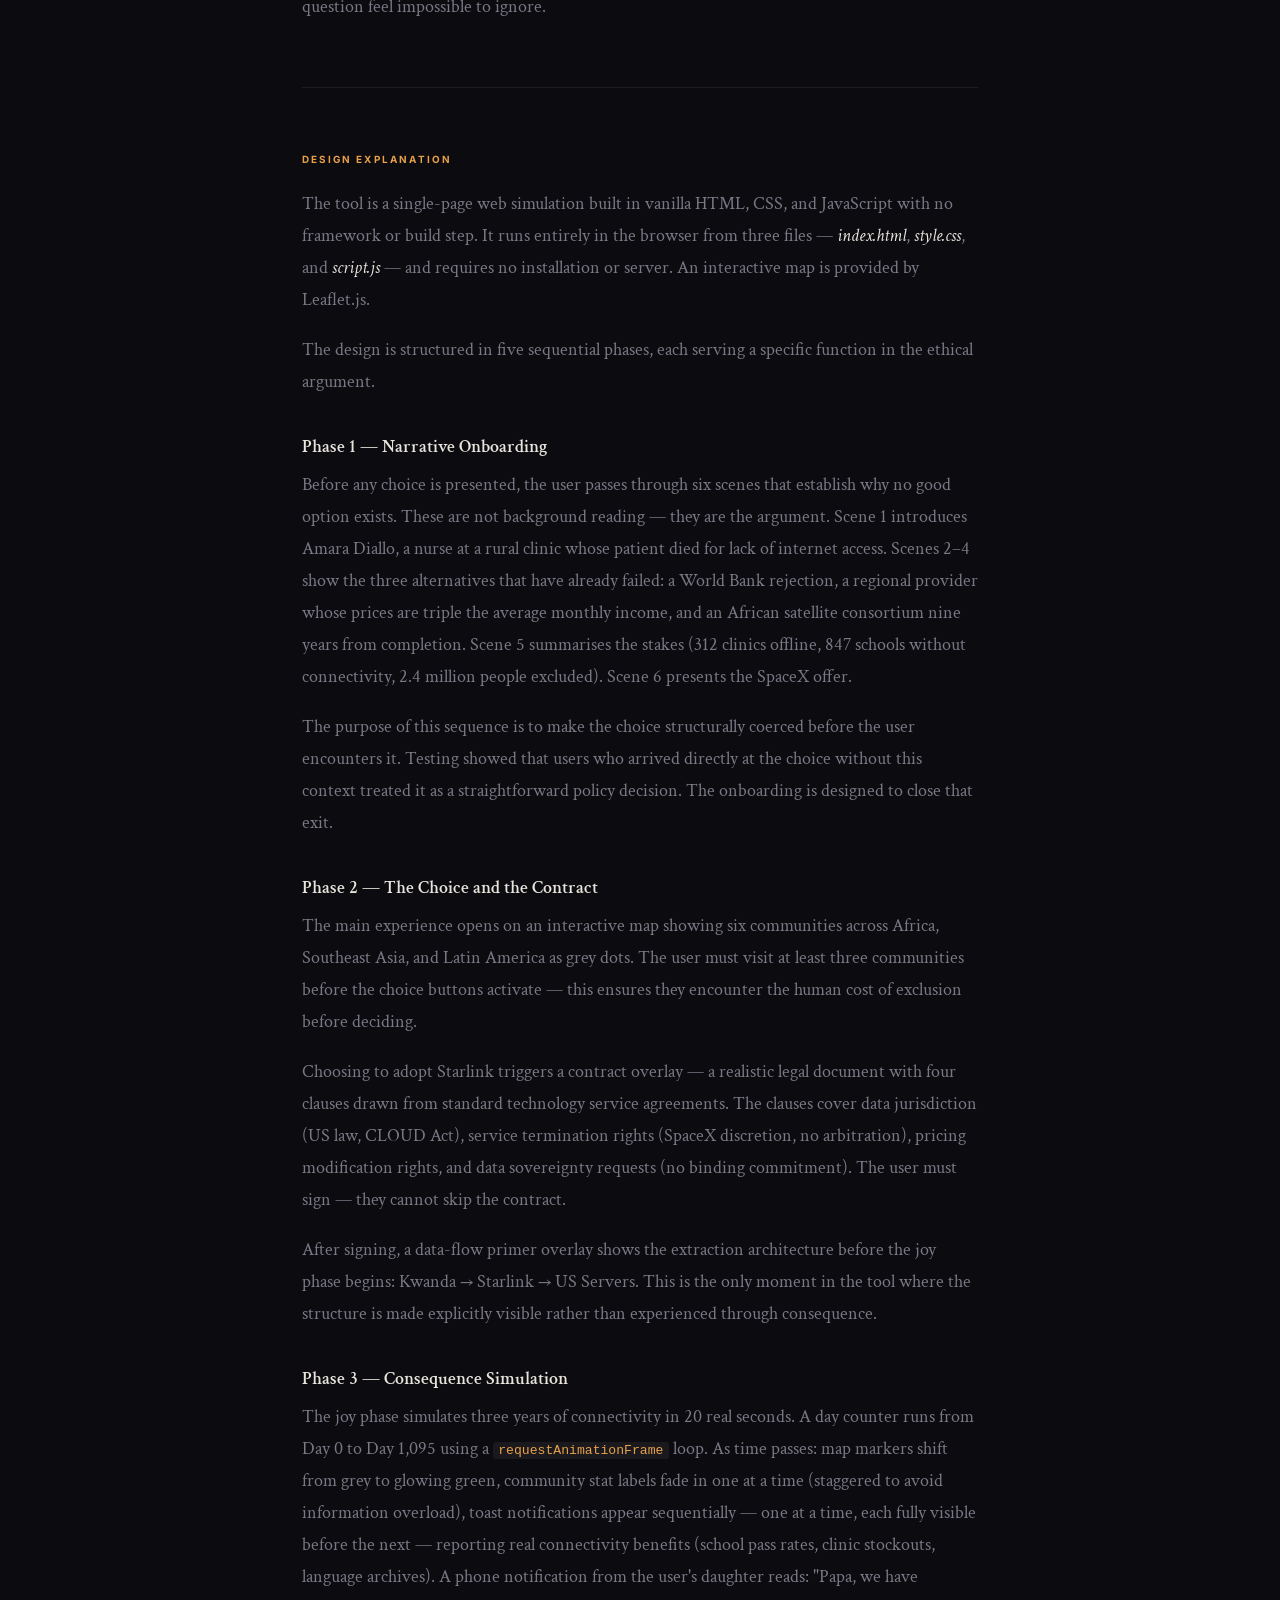
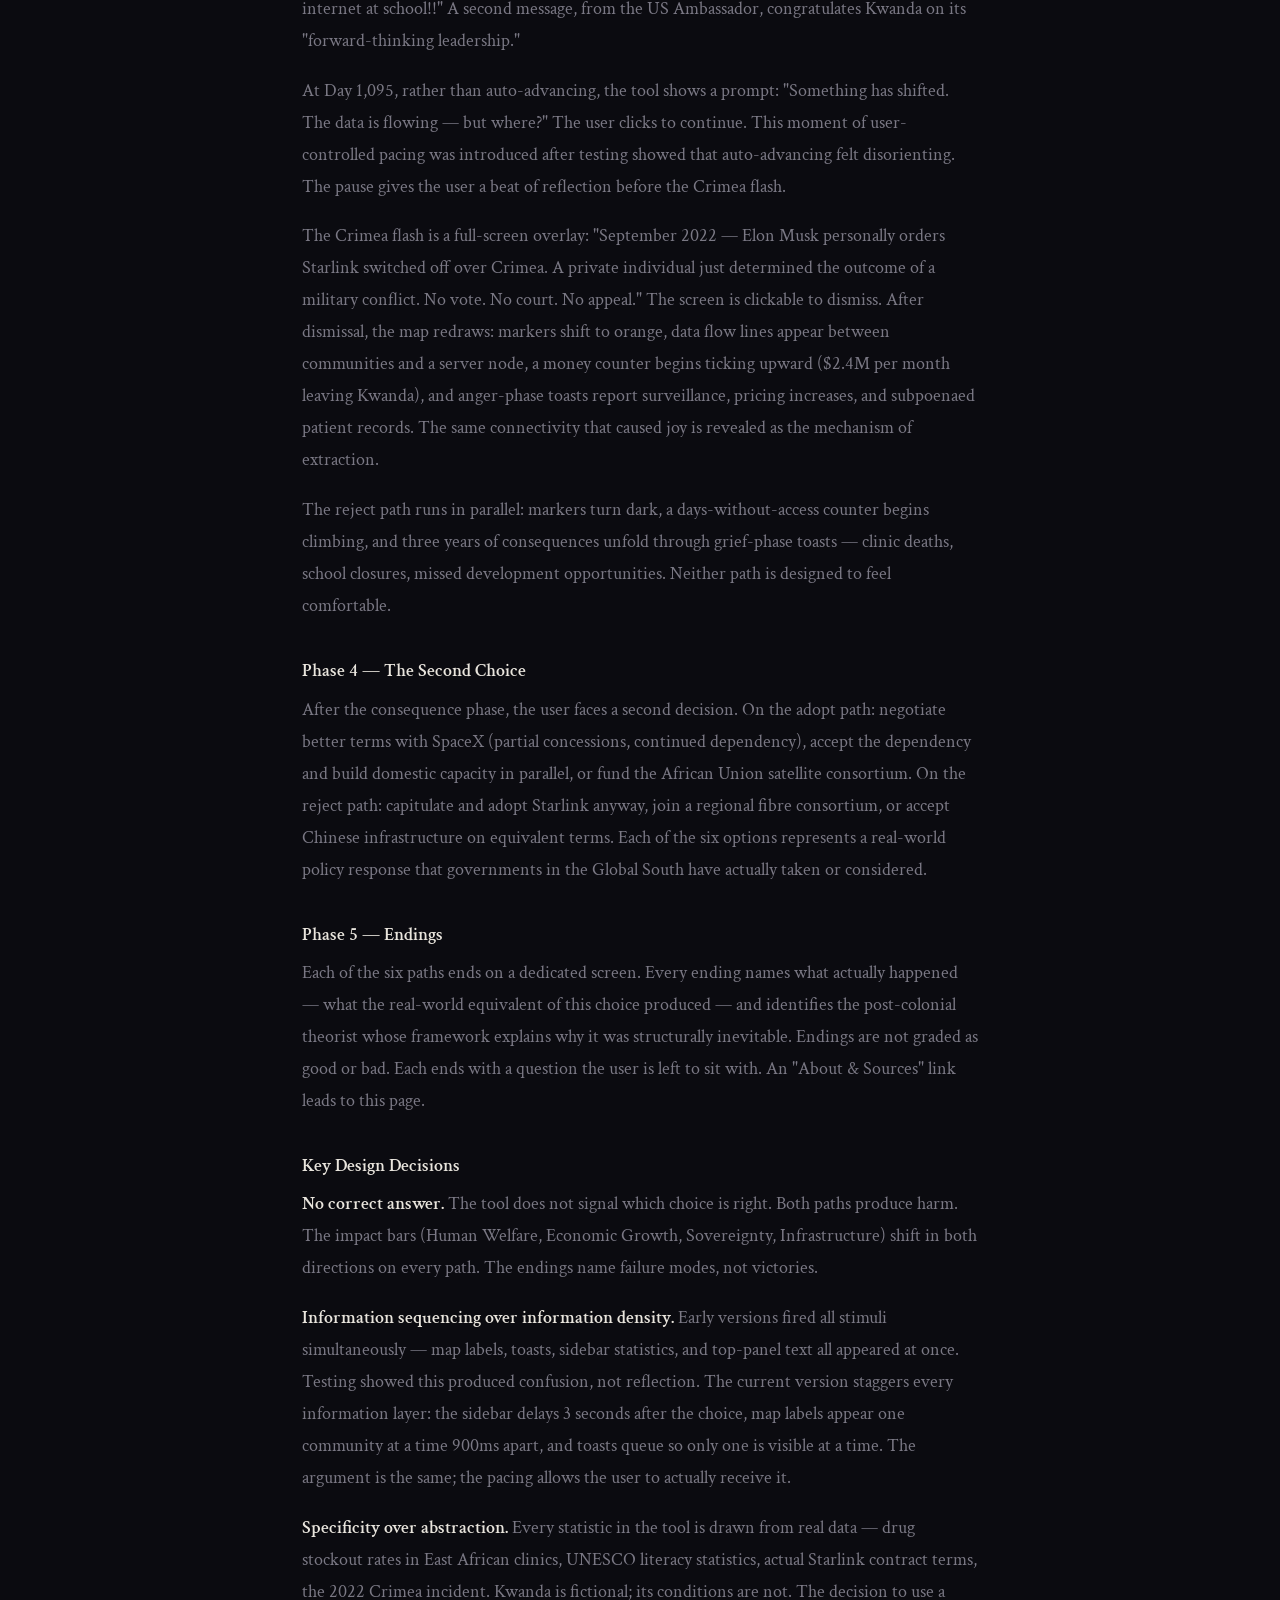
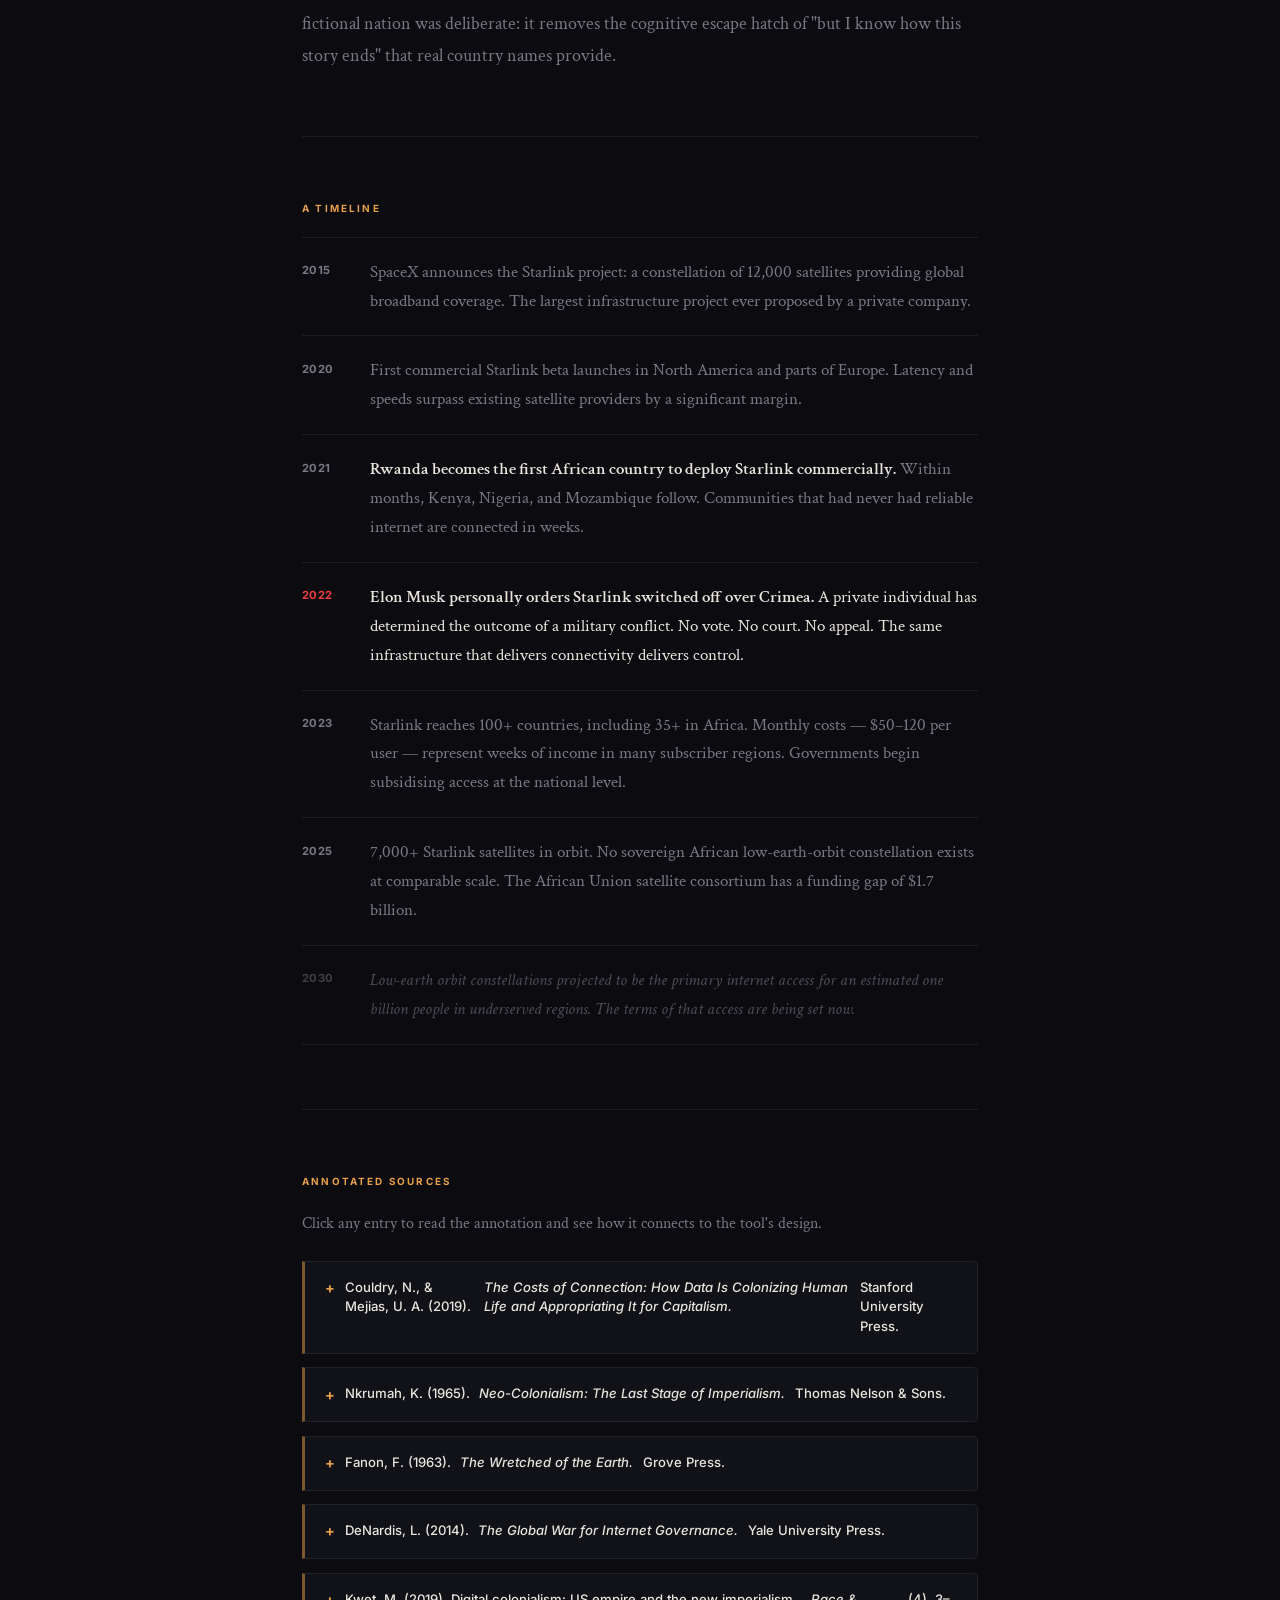
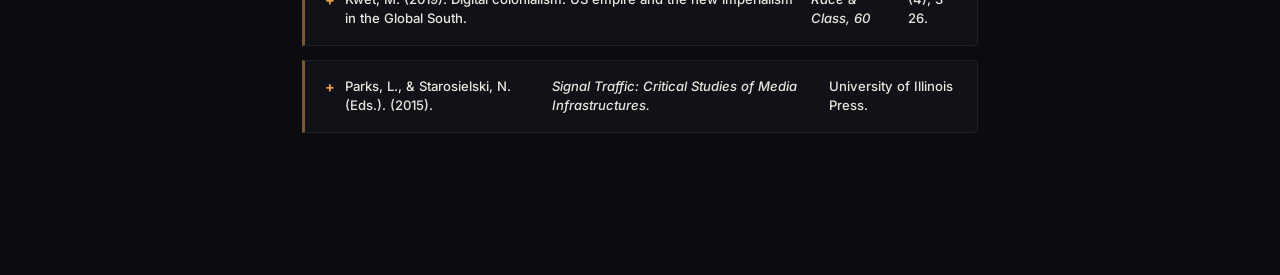
==== commit 508aa66f: "feat: pacing overhaul, toast queue, smooth timer, full about page - Rewrote joy timer using requestA" ====
--- a/about.html
+++ b/about.html
@@ -136,6 +136,27 @@
       text-transform: uppercase;
       color: var(--accent);
       margin: 3.5rem 0 1.25rem;
+    }
+
+    /* ── Sub-headings ── */
+    h3 {
+      font-family: var(--serif);
+      font-size: 1.15rem;
+      font-weight: 600;
+      color: var(--text);
+      margin: 2.25rem 0 0.6rem;
+      line-height: 1.4;
+    }
+
+    h3 + p { margin-top: 0; }
+
+    code {
+      font-family: 'SF Mono', 'Fira Mono', monospace;
+      font-size: 0.82rem;
+      background: rgba(255,255,255,0.06);
+      padding: 0.1em 0.4em;
+      border-radius: 3px;
+      color: var(--accent);
     }
 
     /* ── Body prose ── */
@@ -301,7 +322,7 @@
     <div class="meta-grid">
       <div class="meta-item">
         <div class="meta-label">Designer</div>
-        <div class="meta-value">[Your Name]</div>
+        <div class="meta-value">Kien Le</div>
       </div>
       <div class="meta-item">
         <div class="meta-label">Course</div>
@@ -387,6 +408,87 @@
 
     <p>
       The goal is not to tell you what to think about Starlink. The goal is to make the weight of the question feel impossible to ignore.
+    </p>
+
+    <hr />
+
+    <!-- ── Design Explanation ── -->
+    <h2>Design Explanation</h2>
+
+    <p>
+      The tool is a single-page web simulation built in vanilla HTML, CSS, and JavaScript with no framework or build step. It runs entirely in the browser from three files — <em>index.html</em>, <em>style.css</em>, and <em>script.js</em> — and requires no installation or server. An interactive map is provided by Leaflet.js.
+    </p>
+
+    <p>
+      The design is structured in five sequential phases, each serving a specific function in the ethical argument.
+    </p>
+
+    <h3>Phase 1 — Narrative Onboarding</h3>
+
+    <p>
+      Before any choice is presented, the user passes through six scenes that establish why no good option exists. These are not background reading — they are the argument. Scene 1 introduces Amara Diallo, a nurse at a rural clinic whose patient died for lack of internet access. Scenes 2–4 show the three alternatives that have already failed: a World Bank rejection, a regional provider whose prices are triple the average monthly income, and an African satellite consortium nine years from completion. Scene 5 summarises the stakes (312 clinics offline, 847 schools without connectivity, 2.4 million people excluded). Scene 6 presents the SpaceX offer.
+    </p>
+
+    <p>
+      The purpose of this sequence is to make the choice structurally coerced before the user encounters it. Testing showed that users who arrived directly at the choice without this context treated it as a straightforward policy decision. The onboarding is designed to close that exit.
+    </p>
+
+    <h3>Phase 2 — The Choice and the Contract</h3>
+
+    <p>
+      The main experience opens on an interactive map showing six communities across Africa, Southeast Asia, and Latin America as grey dots. The user must visit at least three communities before the choice buttons activate — this ensures they encounter the human cost of exclusion before deciding.
+    </p>
+
+    <p>
+      Choosing to adopt Starlink triggers a contract overlay — a realistic legal document with four clauses drawn from standard technology service agreements. The clauses cover data jurisdiction (US law, CLOUD Act), service termination rights (SpaceX discretion, no arbitration), pricing modification rights, and data sovereignty requests (no binding commitment). The user must sign — they cannot skip the contract.
+    </p>
+
+    <p>
+      After signing, a data-flow primer overlay shows the extraction architecture before the joy phase begins: Kwanda → Starlink → US Servers. This is the only moment in the tool where the structure is made explicitly visible rather than experienced through consequence.
+    </p>
+
+    <h3>Phase 3 — Consequence Simulation</h3>
+
+    <p>
+      The joy phase simulates three years of connectivity in 20 real seconds. A day counter runs from Day 0 to Day 1,095 using a <code>requestAnimationFrame</code> loop. As time passes: map markers shift from grey to glowing green, community stat labels fade in one at a time (staggered to avoid information overload), toast notifications appear sequentially — one at a time, each fully visible before the next — reporting real connectivity benefits (school pass rates, clinic stockouts, language archives). A phone notification from the user's daughter reads: "Papa, we have internet at school!!" A second message, from the US Ambassador, congratulates Kwanda on its "forward-thinking leadership."
+    </p>
+
+    <p>
+      At Day 1,095, rather than auto-advancing, the tool shows a prompt: "Something has shifted. The data is flowing — but where?" The user clicks to continue. This moment of user-controlled pacing was introduced after testing showed that auto-advancing felt disorienting. The pause gives the user a beat of reflection before the Crimea flash.
+    </p>
+
+    <p>
+      The Crimea flash is a full-screen overlay: "September 2022 — Elon Musk personally orders Starlink switched off over Crimea. A private individual just determined the outcome of a military conflict. No vote. No court. No appeal." The screen is clickable to dismiss. After dismissal, the map redraws: markers shift to orange, data flow lines appear between communities and a server node, a money counter begins ticking upward ($2.4M per month leaving Kwanda), and anger-phase toasts report surveillance, pricing increases, and subpoenaed patient records. The same connectivity that caused joy is revealed as the mechanism of extraction.
+    </p>
+
+    <p>
+      The reject path runs in parallel: markers turn dark, a days-without-access counter begins climbing, and three years of consequences unfold through grief-phase toasts — clinic deaths, school closures, missed development opportunities. Neither path is designed to feel comfortable.
+    </p>
+
+    <h3>Phase 4 — The Second Choice</h3>
+
+    <p>
+      After the consequence phase, the user faces a second decision. On the adopt path: negotiate better terms with SpaceX (partial concessions, continued dependency), accept the dependency and build domestic capacity in parallel, or fund the African Union satellite consortium. On the reject path: capitulate and adopt Starlink anyway, join a regional fibre consortium, or accept Chinese infrastructure on equivalent terms. Each of the six options represents a real-world policy response that governments in the Global South have actually taken or considered.
+    </p>
+
+    <h3>Phase 5 — Endings</h3>
+
+    <p>
+      Each of the six paths ends on a dedicated screen. Every ending names what actually happened — what the real-world equivalent of this choice produced — and identifies the post-colonial theorist whose framework explains why it was structurally inevitable. Endings are not graded as good or bad. Each ends with a question the user is left to sit with. An "About & Sources" link leads to this page.
+    </p>
+
+    <h3>Key Design Decisions</h3>
+
+    <p>
+      <strong>No correct answer.</strong> The tool does not signal which choice is right. Both paths produce harm. The impact bars (Human Welfare, Economic Growth, Sovereignty, Infrastructure) shift in both directions on every path. The endings name failure modes, not victories.
+    </p>
+
+    <p>
+      <strong>Information sequencing over information density.</strong> Early versions fired all stimuli simultaneously — map labels, toasts, sidebar statistics, and top-panel text all appeared at once. Testing showed this produced confusion, not reflection. The current version staggers every information layer: the sidebar delays 3 seconds after the choice, map labels appear one community at a time 900ms apart, and toasts queue so only one is visible at a time. The argument is the same; the pacing allows the user to actually receive it.
+    </p>
+
+    <p>
+      <strong>Specificity over abstraction.</strong> Every statistic in the tool is drawn from real data — drug stockout rates in East African clinics, UNESCO literacy statistics, actual Starlink contract terms, the 2022 Crimea incident. Kwanda is fictional; its conditions are not. The decision to use a fictional nation was deliberate: it removes the cognitive escape hatch of "but I know how this story ends" that real country names provide.
     </p>
 
     <hr />
